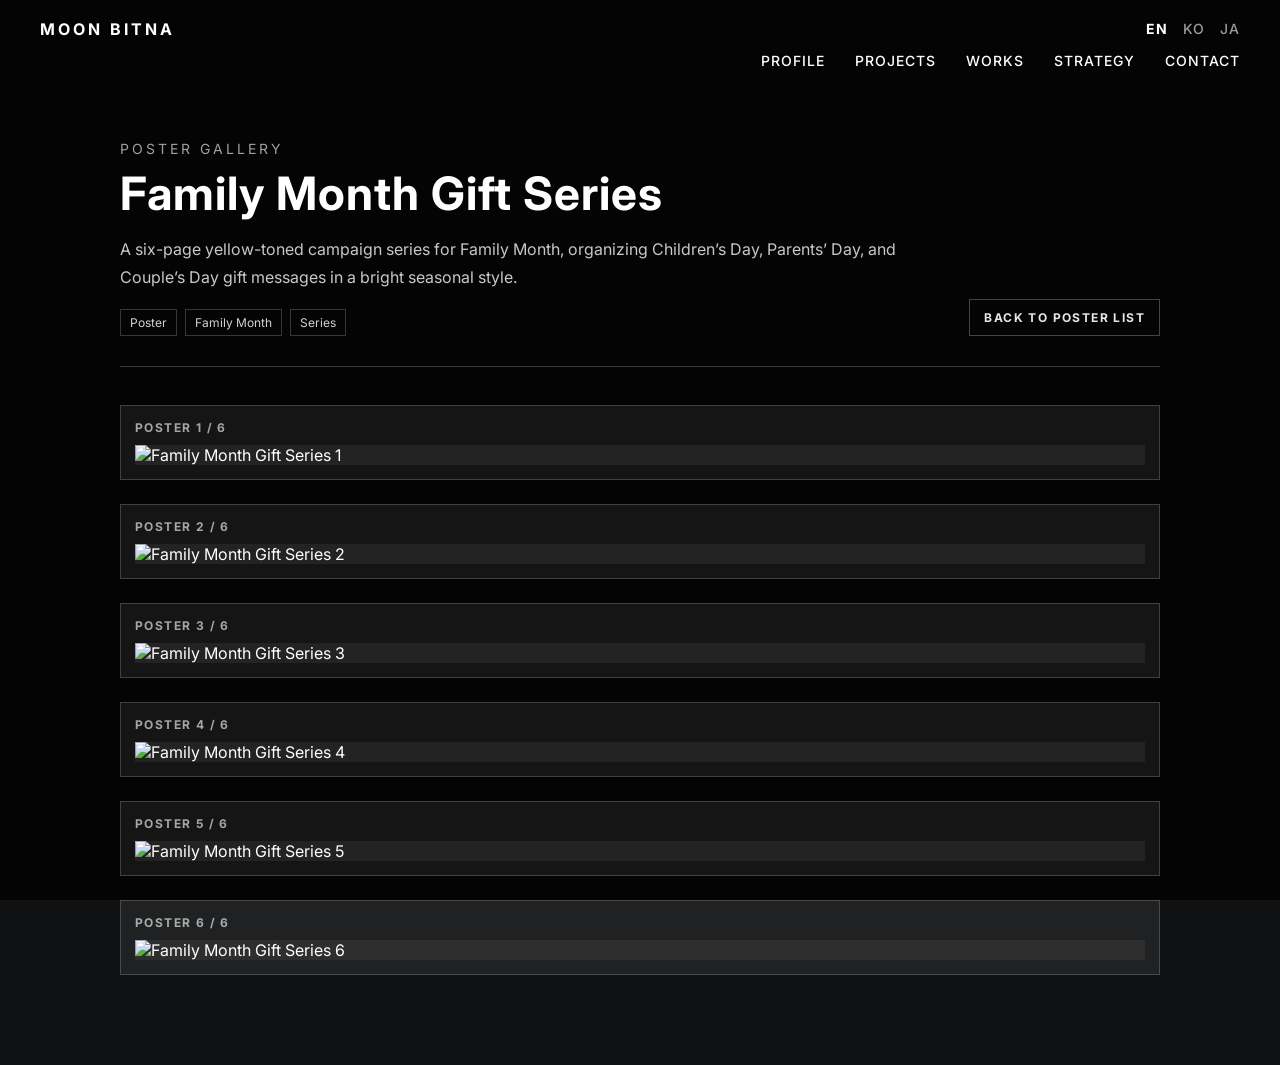
==== poster-detail.html @ b289eaaf "Add files via upload" ====
<!DOCTYPE html>
<html lang="en">
<head>
  <meta charset="UTF-8">
  <meta name="viewport" content="width=device-width, initial-scale=1.0">
  <title>POSTER DETAIL | MOON BITNA</title>
  <link rel="preconnect" href="https://fonts.googleapis.com">
  <link rel="preconnect" href="https://fonts.gstatic.com" crossorigin>
  <link href="https://fonts.googleapis.com/css2?family=Inter:wght@400;500;700&family=Noto+Sans+KR:wght@400;500;700&display=swap" rel="stylesheet">
  <link rel="stylesheet" href="style.css">
  <style>
    html,
    body {
      min-height: 100%;
      height: auto !important;
      overflow-y: auto !important;
      overflow-x: hidden !important;
      -ms-overflow-style: none;
      scrollbar-width: none;
    }

    html::-webkit-scrollbar,
    body::-webkit-scrollbar {
      display: none;
    }

    body {
      margin: 0;
      background: #101112 url('assets/art_bg_2_1778838351889.png') center / cover fixed no-repeat;
      color: #fff;
    }

    .overlay {
      position: fixed;
      inset: 0;
      z-index: 1;
      background: rgba(0, 0, 0, 0.78);
    }

    .poster-detail {
      position: relative;
      z-index: 2;
      max-width: 1120px;
      margin: 0 auto;
      padding: 140px 40px 90px;
    }

    .detail-top {
      display: grid;
      grid-template-columns: minmax(0, 1fr) auto;
      gap: 28px;
      align-items: end;
      border-bottom: 1px solid rgba(255, 255, 255, 0.2);
      padding-bottom: 30px;
      margin-bottom: 38px;
    }

    .eyebrow {
      color: rgba(255, 255, 255, 0.62);
      font-size: 14px;
      letter-spacing: 3px;
      text-transform: uppercase;
      margin-bottom: 12px;
    }

    .detail-title {
      font-size: clamp(30px, 4.5vw, 46px);
      line-height: 1.08;
      letter-spacing: 1px;
      margin-bottom: 16px;
      word-break: keep-all;
    }

    .detail-summary {
      max-width: 820px;
      color: rgba(255, 255, 255, 0.78);
      font-size: 16px;
      line-height: 1.75;
      word-break: keep-all;
    }

    .back-link {
      border: 1px solid rgba(255, 255, 255, 0.26);
      padding: 10px 14px;
      color: rgba(255, 255, 255, 0.9);
      font-size: 12px;
      font-weight: 700;
      letter-spacing: 1.4px;
      text-transform: uppercase;
      white-space: nowrap;
    }

    .poster-meta {
      display: flex;
      flex-wrap: wrap;
      gap: 8px;
      margin-top: 18px;
    }

    .poster-meta span {
      border: 1px solid rgba(255, 255, 255, 0.2);
      padding: 5px 9px;
      color: rgba(255, 255, 255, 0.82);
      font-size: 12px;
    }

    .poster-gallery {
      display: grid;
      gap: 24px;
    }

    .poster-frame {
      border: 1px solid rgba(255, 255, 255, 0.18);
      background: rgba(255, 255, 255, 0.07);
      padding: 14px;
    }

    .poster-frame img {
      width: 100%;
      max-height: 1150px;
      object-fit: contain;
      display: block;
      background: rgba(255, 255, 255, 0.06);
    }

    .poster-count {
      margin: 0 0 10px;
      color: rgba(255, 255, 255, 0.62);
      font-size: 12px;
      font-weight: 700;
      letter-spacing: 1.4px;
      text-transform: uppercase;
    }

    @media (max-width: 768px) {
      .site-header {
        padding-left: 12px;
        padding-right: 12px;
        overflow: hidden;
      }

      .header-right {
        width: 100%;
      }

      .nav-links {
        width: 100%;
        max-width: 340px;
        gap: 10px;
        font-size: 11px;
      }

      .poster-detail {
        width: 100vw;
        max-width: 100vw;
        padding: 180px 14px 70px;
      }

      .detail-top {
        display: block;
      }

      .back-link {
        display: inline-flex;
        margin-top: 22px;
      }

      .detail-summary {
        word-break: normal;
        overflow-wrap: anywhere;
      }

      .poster-frame {
        padding: 8px;
      }
    }
  </style>
</head>
<body>
  <div class="overlay"></div>

  <header class="site-header">
    <div class="logo"><a href="index.html">MOON BITNA</a></div>
    <div class="header-right">
      <div class="lang-switch">
        <a href="#" data-lang="en" class="active">EN</a>
        <a href="#" data-lang="ko">KO</a>
        <a href="#" data-lang="ja">JA</a>
      </div>
      <nav class="nav-links">
        <a href="index.html#slide-1" class="i18n" data-en="PROFILE" data-ko="프로필" data-ja="プロフィール">PROFILE</a>
        <a href="index.html#slide-2" class="i18n" data-en="PROJECTS" data-ko="프로젝트" data-ja="プロジェクト">PROJECTS</a>
        <a href="index.html#slide-3" class="i18n" data-en="WORKS" data-ko="작업물" data-ja="作品">WORKS</a>
        <a href="index.html#slide-4" class="i18n" data-en="STRATEGY" data-ko="전략" data-ja="戦略">STRATEGY</a>
        <a href="index.html#slide-5" class="i18n" data-en="CONTACT" data-ko="연락처" data-ja="連絡先">CONTACT</a>
      </nav>
    </div>
  </header>

  <main class="poster-detail">
    <section class="detail-top">
      <div>
        <p class="eyebrow i18n" data-en="POSTER GALLERY" data-ko="포스터 갤러리" data-ja="ポスターギャラリー">POSTER GALLERY</p>
        <h1 class="detail-title" id="detail-title">Poster Detail</h1>
        <p class="detail-summary" id="detail-summary"></p>
        <div class="poster-meta" id="poster-meta"></div>
      </div>
      <a class="back-link i18n" href="works-list.html?type=poster" data-en="Back to Poster List" data-ko="포스터 목록으로" data-ja="ポスター一覧へ">Back to Poster List</a>
    </section>

    <section class="poster-gallery" id="poster-gallery"></section>
  </main>

  <script src="works-list-data.js"></script>
  <script>
    const LANG_KEY = 'moonBitnaLang';
    const supportedLangs = ['en', 'ko', 'ja'];
    const labels = {
      item: { en: 'Poster', ko: '포스터', ja: 'ポスター' },
      notFound: { en: 'Poster work not found.', ko: '포스터 작업물을 찾을 수 없습니다.', ja: 'ポスター作品が見つかりません。' }
    };

    function normalizeLang(lang) {
      return supportedLangs.includes(lang) ? lang : 'en';
    }

    function getInitialLang() {
      try {
        return normalizeLang(localStorage.getItem(LANG_KEY));
      } catch (error) {
        return 'en';
      }
    }

    function getText(value, lang) {
      if (!value) return '';
      if (typeof value === 'string') return value;
      return value[lang] || value.en || value.ko || value.ja || '';
    }

    function escapeHtml(value) {
      return String(value || '')
        .replace(/&/g, '&amp;')
        .replace(/</g, '&lt;')
        .replace(/>/g, '&gt;')
        .replace(/"/g, '&quot;')
        .replace(/'/g, '&#39;');
    }

    function getPosterItem() {
      const id = new URLSearchParams(window.location.search).get('id');
      const posters = window.worksCollections.poster || [];
      return posters.find(item => item.id === id) || posters[0];
    }

    function render(lang) {
      const item = getPosterItem();
      document.documentElement.lang = lang;
      document.body.style.fontFamily = lang === 'ko' ? "var(--font-ko)" : "var(--font-en)";

      document.querySelectorAll('.i18n').forEach(el => {
        const value = el.getAttribute(`data-${lang}`);
        if (value) el.textContent = value;
      });

      document.querySelectorAll('.lang-switch a').forEach(link => {
        link.classList.toggle('active', link.dataset.lang === lang);
      });

      if (!item) {
        document.getElementById('detail-title').textContent = getText(labels.notFound, lang);
        return;
      }

      const title = getText(item.title, lang);
      document.title = `${title} | MOON BITNA`;
      document.getElementById('detail-title').textContent = title;
      document.getElementById('detail-summary').textContent = getText(item.summary, lang);
      document.getElementById('poster-meta').innerHTML = (item.tags || []).map(tag => `<span>${escapeHtml(tag)}</span>`).join('');
      document.getElementById('poster-gallery').innerHTML = (item.images || [item.image]).map((src, index) => `
        <article class="poster-frame">
          <p class="poster-count">${getText(labels.item, lang)} ${index + 1} / ${(item.images || [item.image]).length}</p>
          <img src="${escapeHtml(src)}" alt="${escapeHtml(title)} ${index + 1}">
        </article>
      `).join('');
    }

    function setLang(lang) {
      const nextLang = normalizeLang(lang);
      try {
        localStorage.setItem(LANG_KEY, nextLang);
      } catch (error) {
        // Continue without persistence if localStorage is unavailable.
      }
      render(nextLang);
    }

    document.querySelectorAll('.lang-switch a').forEach(link => {
      link.addEventListener('click', event => {
        event.preventDefault();
        setLang(link.dataset.lang);
      });
    });

    render(getInitialLang());
  </script>
</body>
</html>
---- style.css ----
/* Reset & Basic Variables */
:root {
  --primary-color: #ffffff;
  --text-shadow: 0 2px 10px rgba(0, 0, 0, 0.4);
  --header-bg: rgba(255, 255, 255, 0.95);
  --font-en: 'Inter', sans-serif;
  --font-ko: 'Noto Sans KR', sans-serif;
}

* {
  box-sizing: border-box;
  margin: 0;
  padding: 0;
}

html, body {
  height: 100%;
  font-family: var(--font-en);
  color: var(--primary-color);
  overflow: hidden; 
}

a {
  text-decoration: none;
  color: inherit;
}

/* Header / Navigation */
.site-header {
  position: fixed;
  top: 0;
  left: 0;
  width: 100%;
  padding: 20px 40px;
  display: flex;
  justify-content: space-between;
  align-items: flex-start;
  z-index: 100;
  background-color: transparent; /* Makes header transparent so background shows */
  color: #fff;
  transition: all 0.3s ease;
  font-size: 14px;
  letter-spacing: 1px;
}

/* Add a text shadow to header links so they are readable over images */
.site-header a {
  text-shadow: 0 1px 3px rgba(0,0,0,0.5);
}

.logo a {
  font-weight: 700;
  font-size: 16px;
  line-height: 1.2;
  display: block;
  letter-spacing: 3px;
}

.header-right {
  display: flex;
  flex-direction: column;
  align-items: flex-end;
  gap: 15px;
}

.lang-switch {
  display: flex;
  gap: 15px;
}

.lang-switch a {
  color: rgba(255, 255, 255, 0.6);
  font-weight: 500;
  transition: color 0.3s;
}

.lang-switch a:hover {
  color: #fff;
}

.lang-switch a.active {
  color: #fff;
  font-weight: 700;
}

.nav-links {
  display: flex;
  gap: 30px;
}

.nav-links a {
  font-weight: 500;
  position: relative;
  padding-bottom: 4px;
}

.nav-links a::after {
  content: '';
  position: absolute;
  width: 0;
  height: 1px;
  bottom: 0;
  left: 0;
  background-color: #fff;
  transition: width 0.3s ease;
}

.nav-links a:hover::after {
  width: 100%;
}

/* Scroll Container */
.scroll-container {
  height: 100vh;
  width: 100%;
  overflow-y: scroll;
  /* Removed scroll-snap for natural scrolling */
  scroll-behavior: smooth;
  
  /* Hide native scrollbar for cleaner look */
  -ms-overflow-style: none;
  scrollbar-width: none;
}

.scroll-container::-webkit-scrollbar {
  display: none;
}

/* Custom Minimal Scroll Indicator */
.custom-scroll-indicator {
  position: fixed;
  right: 40px;
  top: 50%;
  transform: translateY(-50%);
  width: 2px;
  height: 100px;
  background-color: rgba(255, 255, 255, 0.2);
  z-index: 99;
}

.custom-scroll-thumb {
  width: 2px;
  height: 20px;
  background-color: #fff;
  border-radius: 2px;
  /* transform is updated via JS */
}

/* Individual Slides */
.gallery-slide {
  position: relative;
  height: 100vh;
  width: 100%;
  /* Fixed background creates the parallax effect where text scrolls up over the image */
  background-attachment: fixed;
  background-size: cover;
  background-position: center;
  background-repeat: no-repeat;
  display: flex;
  align-items: center;
  justify-content: center;
  text-align: center;
}

/* Dark Overlay for better text readability */
.gallery-slide::before {
  content: '';
  position: absolute;
  top: 0; left: 0; right: 0; bottom: 0;
  background: rgba(0, 0, 0, 0.4);
  z-index: 1;
}

/* Slide Content Container */
.slide-content {
  position: relative;
  z-index: 2;
  padding: 0 20px;
  max-width: 1200px;
  opacity: 0;
  transform: translateY(40px);
  transition: opacity 1s cubic-bezier(0.16, 1, 0.3, 1), transform 1s cubic-bezier(0.16, 1, 0.3, 1);
}

/* Applied via JS IntersectionObserver */
.slide-content.visible {
  opacity: 1;
  transform: translateY(0);
}

.slide-content h2 {
  font-size: clamp(32px, 5vw, 64px);
  font-weight: 700;
  letter-spacing: 4px;
  text-shadow: var(--text-shadow);
  margin-bottom: 20px;
  line-height: 1.2;
  text-transform: uppercase;
}

.divider {
  width: 40px;
  height: 2px;
  background-color: #fff;
  margin: 0 auto 20px;
  box-shadow: var(--text-shadow);
}

.dates {
  font-size: 16px;
  letter-spacing: 3px;
  margin-bottom: 10px;
  text-shadow: var(--text-shadow);
  text-transform: uppercase;
}

.location {
  font-size: 16px;
  font-weight: 700;
  letter-spacing: 2px;
  text-shadow: var(--text-shadow);
  text-transform: uppercase;
}

/* Responsive */
@media (max-width: 768px) {
  .site-header {
    padding: 15px 20px;
    flex-direction: column;
    align-items: center;
    gap: 15px;
    background-color: rgba(0, 0, 0, 0.3);
    backdrop-filter: blur(10px);
    -webkit-backdrop-filter: blur(10px);
  }
  
  .header-right {
    align-items: center;
    gap: 10px;
  }
  
  .nav-links {
    flex-wrap: wrap;
    justify-content: center;
    gap: 12px;
    font-size: 12px;
  }
  
  .slide-content h2 {
    letter-spacing: 2px;
  }
}

/* Clickable Slide */
.gallery-slide.clickable {
  cursor: pointer;
}

.contact-slide {
  align-items: center;
  padding: 120px 6vw 70px;
}

.contact-slide::before {
  background: rgba(0, 0, 0, 0.28);
}

.contact-content {
  width: min(1080px, 100%);
  max-width: 1080px;
  color: #20242a;
  text-align: center;
  text-transform: none;
}

.contact-eyebrow {
  margin-bottom: 12px;
  color: #f7f1ea;
  font-size: 16px;
  letter-spacing: 4px;
  text-shadow: var(--text-shadow);
  text-transform: uppercase;
}

.contact-content h2 {
  margin-bottom: 12px;
  color: #fff;
  font-size: clamp(34px, 5vw, 58px);
  letter-spacing: 1px;
  text-transform: none;
}

.contact-lead {
  max-width: 760px;
  margin: 0 auto 54px;
  color: rgba(255, 255, 255, 0.86);
  font-size: 17px;
  line-height: 1.8;
  text-shadow: var(--text-shadow);
  word-break: keep-all;
}

.contact-modal {
  position: fixed;
  inset: 0;
  z-index: 200;
  display: grid;
  place-items: center;
  padding: 30px;
  opacity: 0;
  pointer-events: none;
  transition: opacity 0.25s ease;
}

.contact-modal.is-open {
  opacity: 1;
  pointer-events: auto;
}

.contact-modal-backdrop {
  position: absolute;
  inset: 0;
  background: rgba(0, 0, 0, 0.62);
  backdrop-filter: blur(7px);
  -webkit-backdrop-filter: blur(7px);
}

.contact-panel {
  position: relative;
  z-index: 1;
  display: grid;
  grid-template-columns: 0.9fr 1.1fr;
  gap: 58px;
  width: min(1080px, 100%);
  max-height: calc(100vh - 60px);
  overflow-y: auto;
  padding: 72px 76px;
  background: rgba(255, 255, 255, 0.94);
  box-shadow: 0 28px 80px rgba(0, 0, 0, 0.18);
  text-align: left;
}

.contact-close {
  position: absolute;
  top: 18px;
  right: 22px;
  width: 34px;
  height: 34px;
  border: 0;
  background: transparent;
  color: #24303b;
  font-size: 28px;
  line-height: 1;
  cursor: pointer;
}

.contact-label {
  color: #1f2731;
  font-size: 19px;
  line-height: 1.5;
  word-break: keep-all;
}

.contact-label::after {
  content: '';
  display: block;
  width: 46px;
  height: 1px;
  margin: 18px 0 20px;
  background: #b69676;
}

.contact-copy {
  max-width: 330px;
  margin-bottom: 38px;
  color: #34404c;
  font-size: 17px;
  line-height: 1.8;
  word-break: keep-all;
}

.contact-email-title {
  margin-bottom: 14px;
  color: #b69676;
  font-size: 20px;
  font-weight: 700;
}

.contact-email {
  color: #24303b;
  font-size: 18px;
}

.contact-form {
  display: grid;
  gap: 28px;
}

.contact-fields {
  display: grid;
  grid-template-columns: repeat(2, minmax(0, 1fr));
  gap: 28px;
}

.contact-form input,
.contact-form textarea {
  width: 100%;
  border: 0;
  border-bottom: 1px solid rgba(36, 48, 59, 0.24);
  border-radius: 0;
  background: transparent;
  padding: 8px 0 16px;
  color: #24303b;
  font: inherit;
  font-size: 16px;
  outline: none;
}

.contact-form textarea {
  min-height: 144px;
  resize: vertical;
}

.contact-form input::placeholder,
.contact-form textarea::placeholder {
  color: rgba(36, 48, 59, 0.42);
}

.contact-submit {
  width: 100%;
  border: 1px solid rgba(36, 48, 59, 0.52);
  background: transparent;
  padding: 18px 22px;
  color: #24303b;
  font: inherit;
  font-size: 16px;
  letter-spacing: 1.5px;
  cursor: pointer;
  transition: background-color 0.2s ease, color 0.2s ease;
}

.contact-submit:hover {
  background: #24303b;
  color: #fff;
}

@media (max-width: 900px) {
  .contact-slide {
    height: auto;
    min-height: 100vh;
    padding: 160px 18px 72px;
  }

  .contact-panel {
    grid-template-columns: 1fr;
    gap: 36px;
    padding: 42px 24px;
  }

  .contact-fields {
    grid-template-columns: 1fr;
  }

  .contact-lead,
  .contact-copy {
    word-break: normal;
    overflow-wrap: anywhere;
  }
}
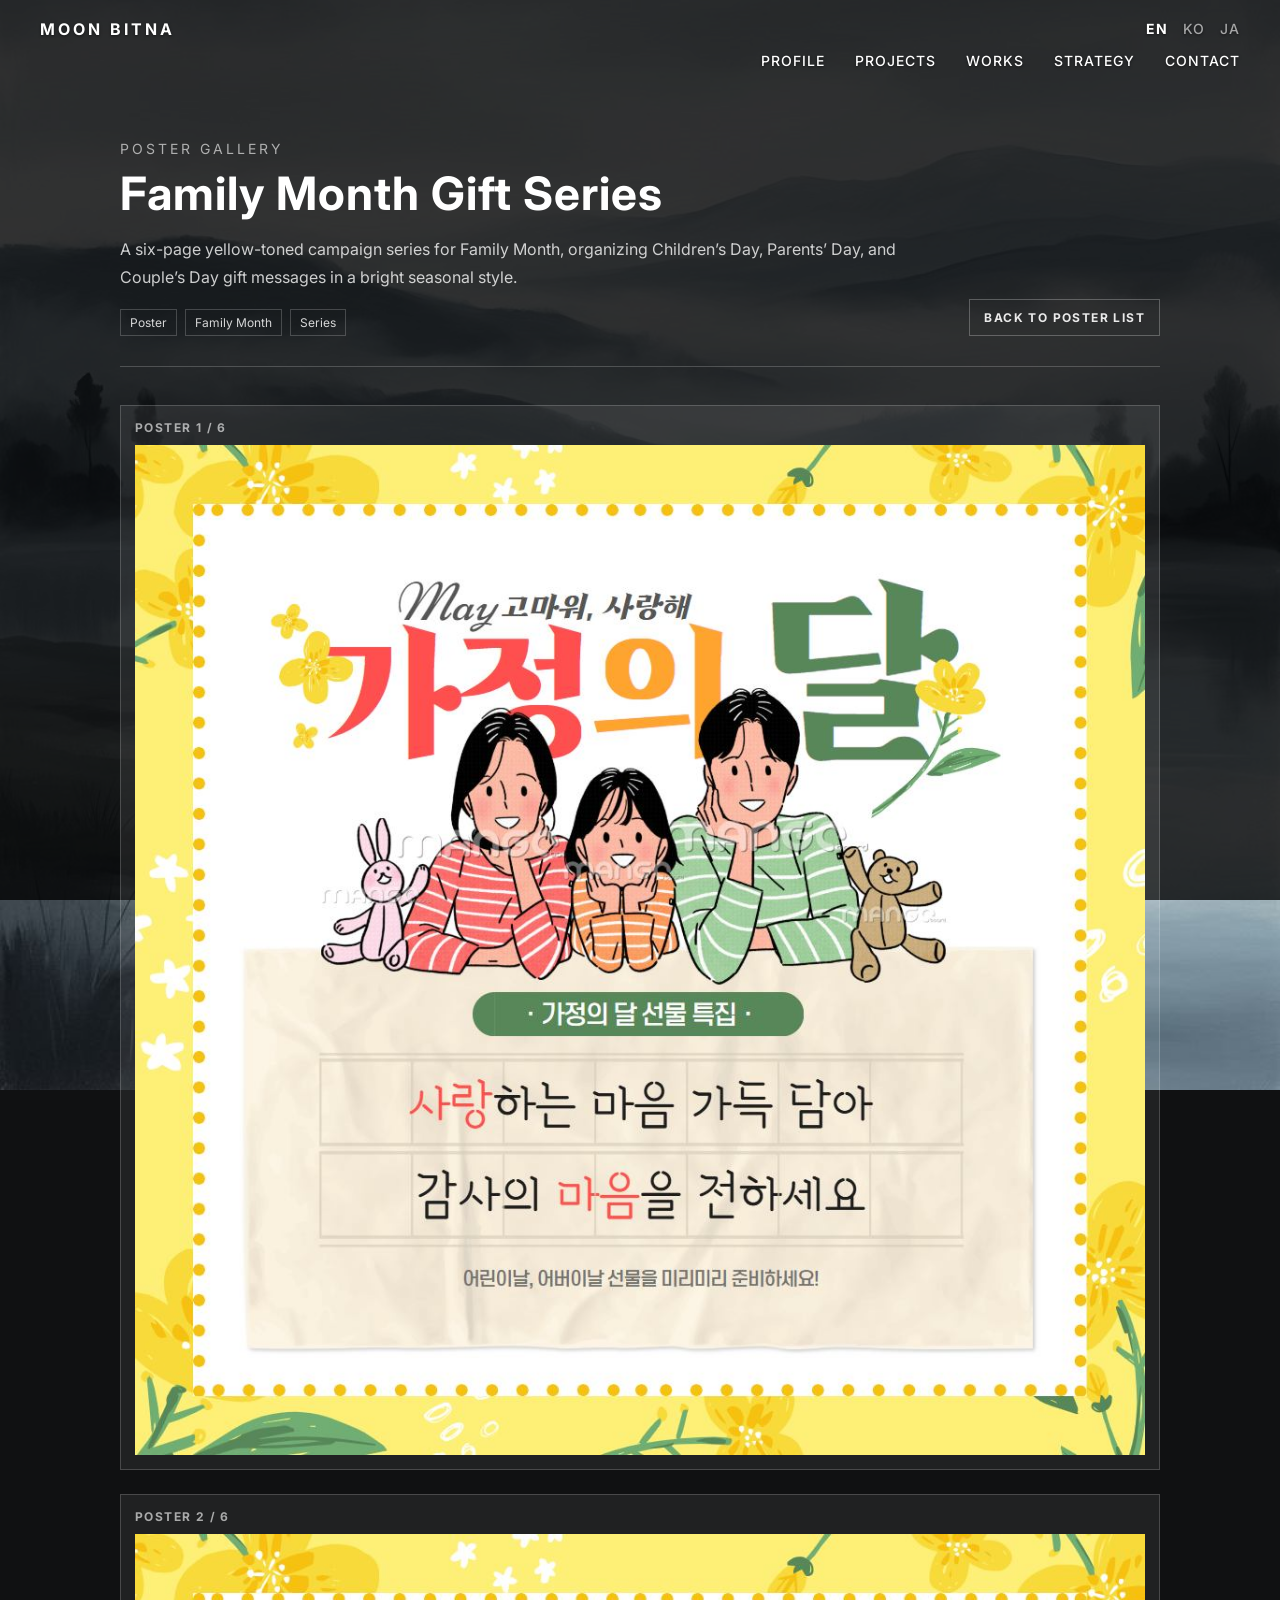
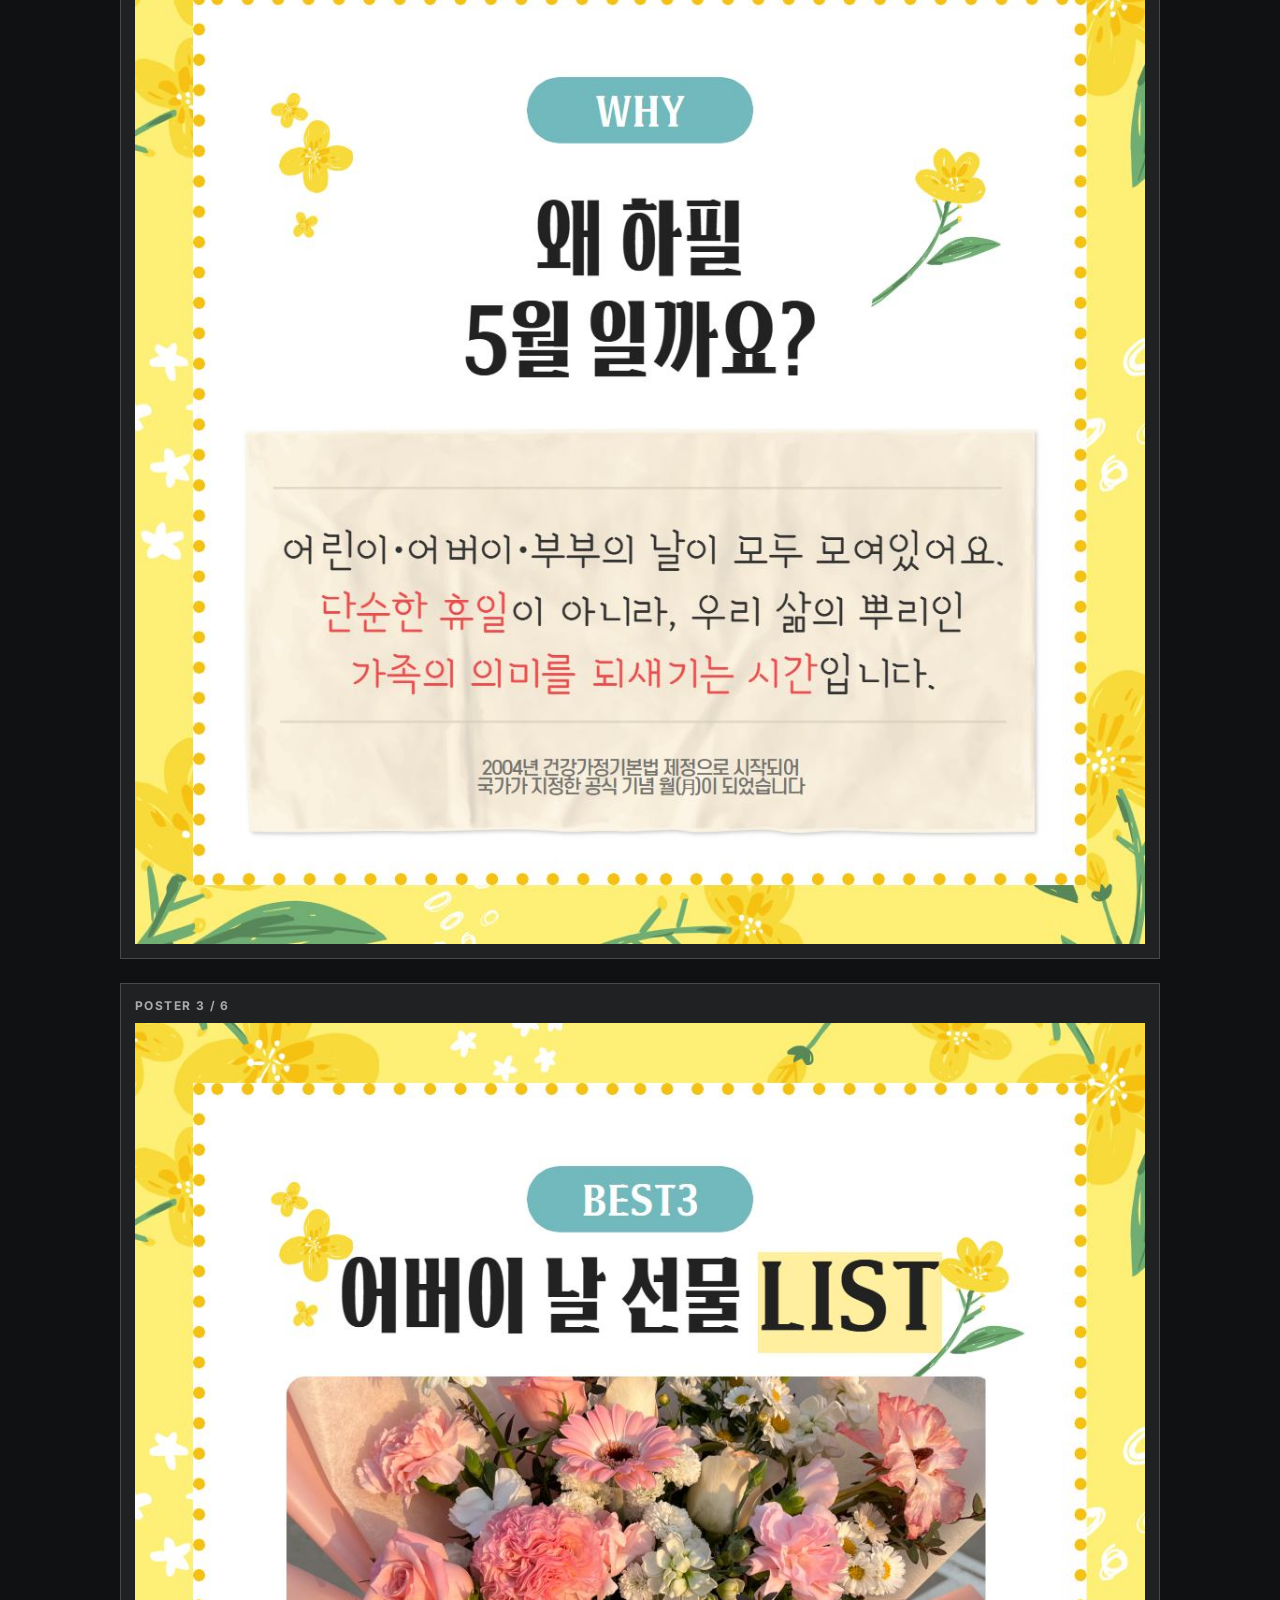
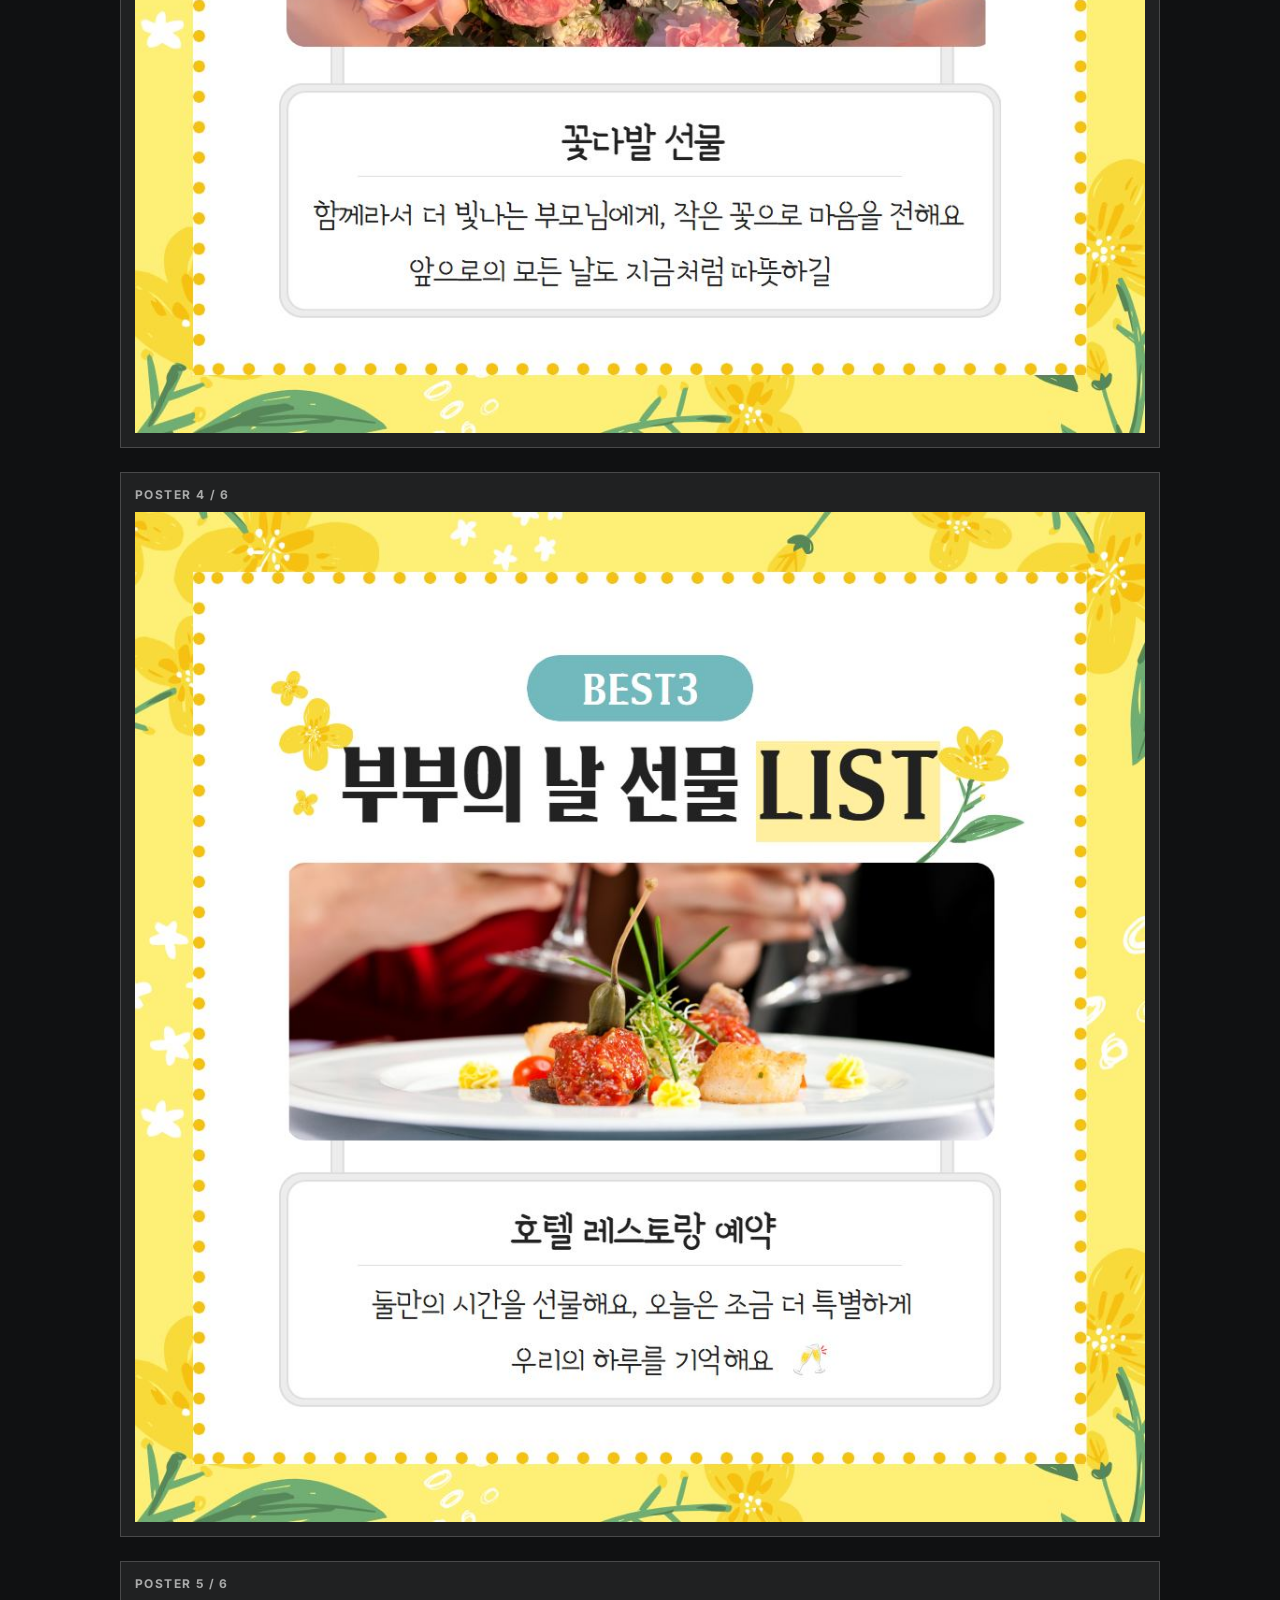
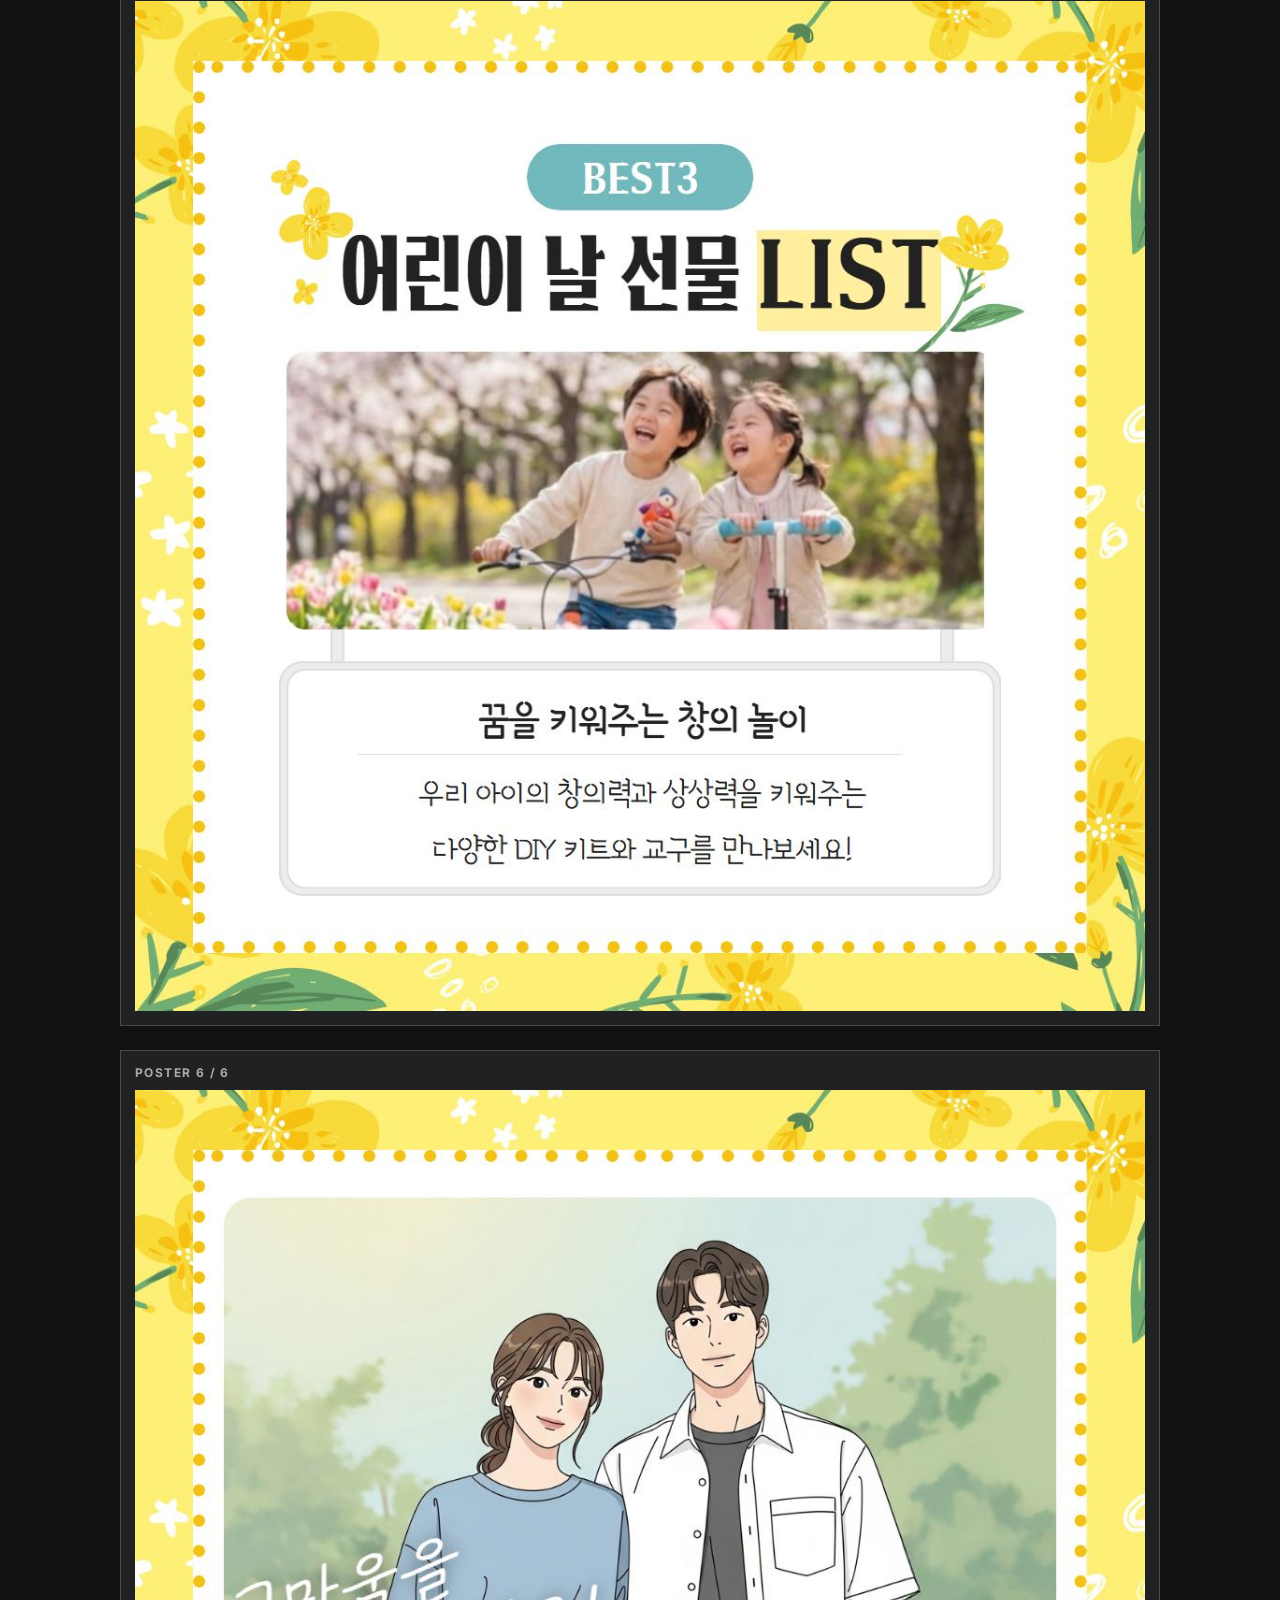
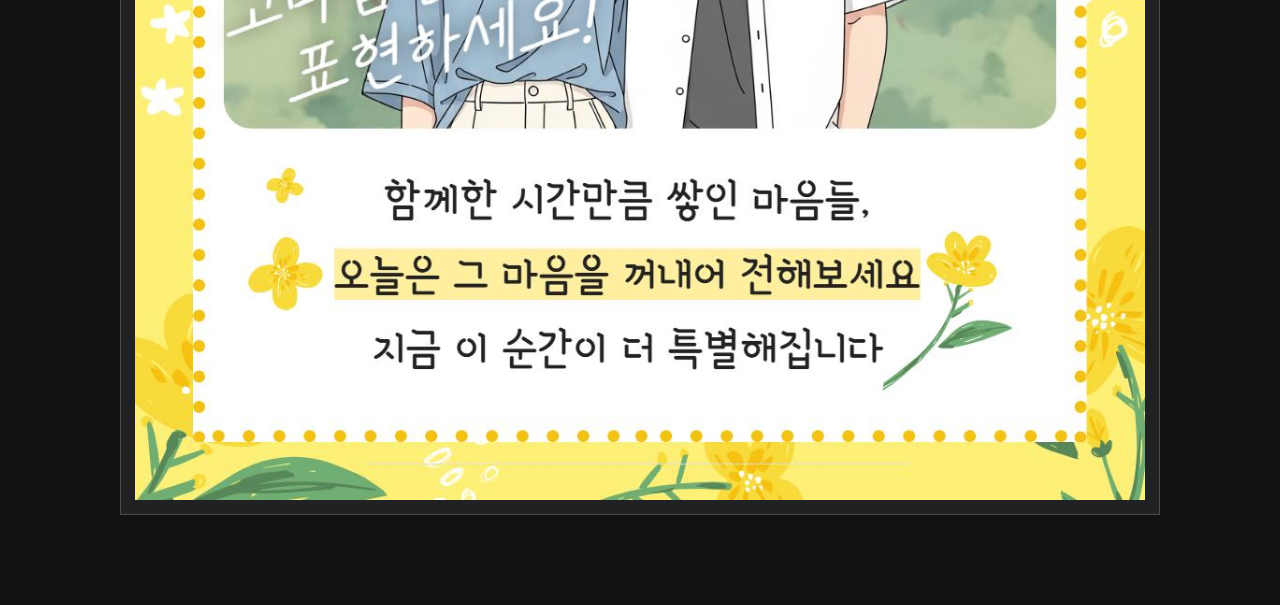
==== commit d60a2c9a: "Add files via upload" ====
--- a/poster-detail.html
+++ b/poster-detail.html
@@ -1,4 +1,4 @@
-<!DOCTYPE html>
+﻿<!DOCTYPE html>
 <html lang="en">
 <head>
   <meta charset="UTF-8">
@@ -26,7 +26,7 @@
 
     body {
       margin: 0;
-      background: #101112 url('assets/art_bg_2_1778838351889.png') center / cover fixed no-repeat;
+      background: #101112 url('assets/art_bg_2_1778838351889.jpg') center / cover fixed no-repeat;
       color: #fff;
     }
 
--- a/style.css
+++ b/style.css
@@ -1,4 +1,4 @@
-/* Reset & Basic Variables */
+﻿/* Reset & Basic Variables */
 :root {
   --primary-color: #ffffff;
   --text-shadow: 0 2px 10px rgba(0, 0, 0, 0.4);
@@ -36,11 +36,19 @@
   justify-content: space-between;
   align-items: flex-start;
   z-index: 100;
-  background-color: transparent; /* Makes header transparent so background shows */
+  background-color: transparent;
+  backdrop-filter: none;
+  -webkit-backdrop-filter: none;
   color: #fff;
   transition: all 0.3s ease;
   font-size: 14px;
   letter-spacing: 1px;
+}
+
+.site-header.is-scrolled {
+  background-color: rgba(0, 0, 0, 0.24);
+  backdrop-filter: blur(10px);
+  -webkit-backdrop-filter: blur(10px);
 }
 
 /* Add a text shadow to header links so they are readable over images */
@@ -114,6 +122,7 @@
   height: 100vh;
   width: 100%;
   overflow-y: scroll;
+  background: #fff;
   /* Removed scroll-snap for natural scrolling */
   scroll-behavior: smooth;
   
@@ -149,17 +158,23 @@
 /* Individual Slides */
 .gallery-slide {
   position: relative;
-  height: 100vh;
   width: 100%;
+  height: 64vh;
+  min-height: 520px;
   /* Fixed background creates the parallax effect where text scrolls up over the image */
-  background-attachment: fixed;
+  background-attachment: scroll;
   background-size: cover;
   background-position: center;
   background-repeat: no-repeat;
+  background-color: #111;
   display: flex;
   align-items: center;
   justify-content: center;
   text-align: center;
+}
+
+.scroll-container .gallery-slide:not(:last-child) {
+  margin-bottom: 72px;
 }
 
 /* Dark Overlay for better text readability */
@@ -167,8 +182,13 @@
   content: '';
   position: absolute;
   top: 0; left: 0; right: 0; bottom: 0;
-  background: rgba(0, 0, 0, 0.4);
+  background: rgba(0, 0, 0, 0.5);
   z-index: 1;
+  transition: background 0.26s ease;
+}
+
+.gallery-slide.is-color-active::before {
+  background: rgba(0, 0, 0, 0.24);
 }
 
 /* Slide Content Container */
@@ -229,9 +249,33 @@
     flex-direction: column;
     align-items: center;
     gap: 15px;
+    background-color: transparent;
+    backdrop-filter: none;
+    -webkit-backdrop-filter: none;
+    color: #fff;
+  }
+
+  .site-header.is-scrolled {
     background-color: rgba(0, 0, 0, 0.3);
     backdrop-filter: blur(10px);
     -webkit-backdrop-filter: blur(10px);
+  }
+
+  .site-header a {
+    text-shadow: 0 1px 3px rgba(0,0,0,0.5);
+  }
+
+  .lang-switch a {
+    color: rgba(255, 255, 255, 0.62);
+  }
+
+  .lang-switch a:hover,
+  .lang-switch a.active {
+    color: #fff;
+  }
+
+  .nav-links a::after {
+    background-color: #fff;
   }
   
   .header-right {
@@ -249,6 +293,15 @@
   .slide-content h2 {
     letter-spacing: 2px;
   }
+
+  .gallery-slide {
+    height: 72vh;
+    min-height: 520px;
+  }
+
+  .scroll-container .gallery-slide:not(:last-child) {
+    margin-bottom: 54px;
+  }
 }
 
 /* Clickable Slide */
@@ -262,7 +315,11 @@
 }
 
 .contact-slide::before {
-  background: rgba(0, 0, 0, 0.28);
+  background: rgba(0, 0, 0, 0.38);
+}
+
+.contact-slide.is-color-active::before {
+  background: rgba(0, 0, 0, 0.22);
 }
 
 .contact-content {
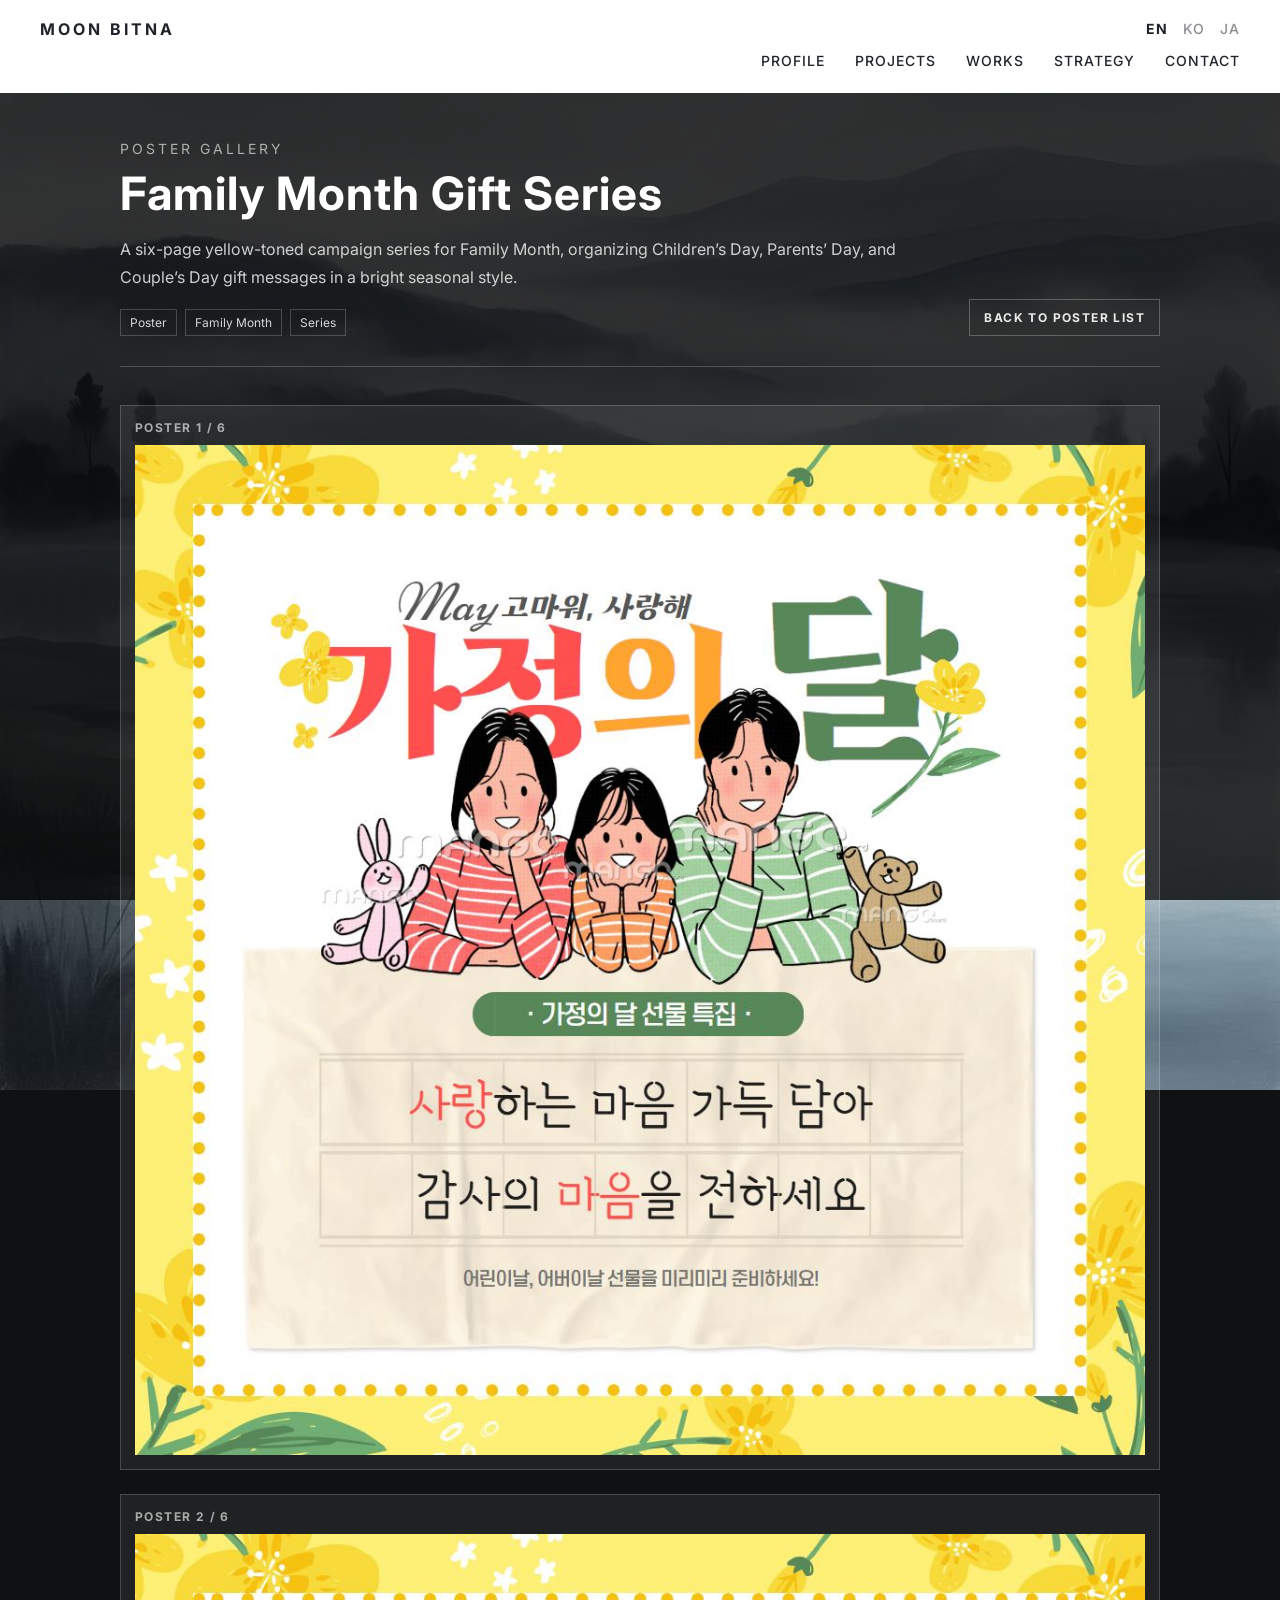
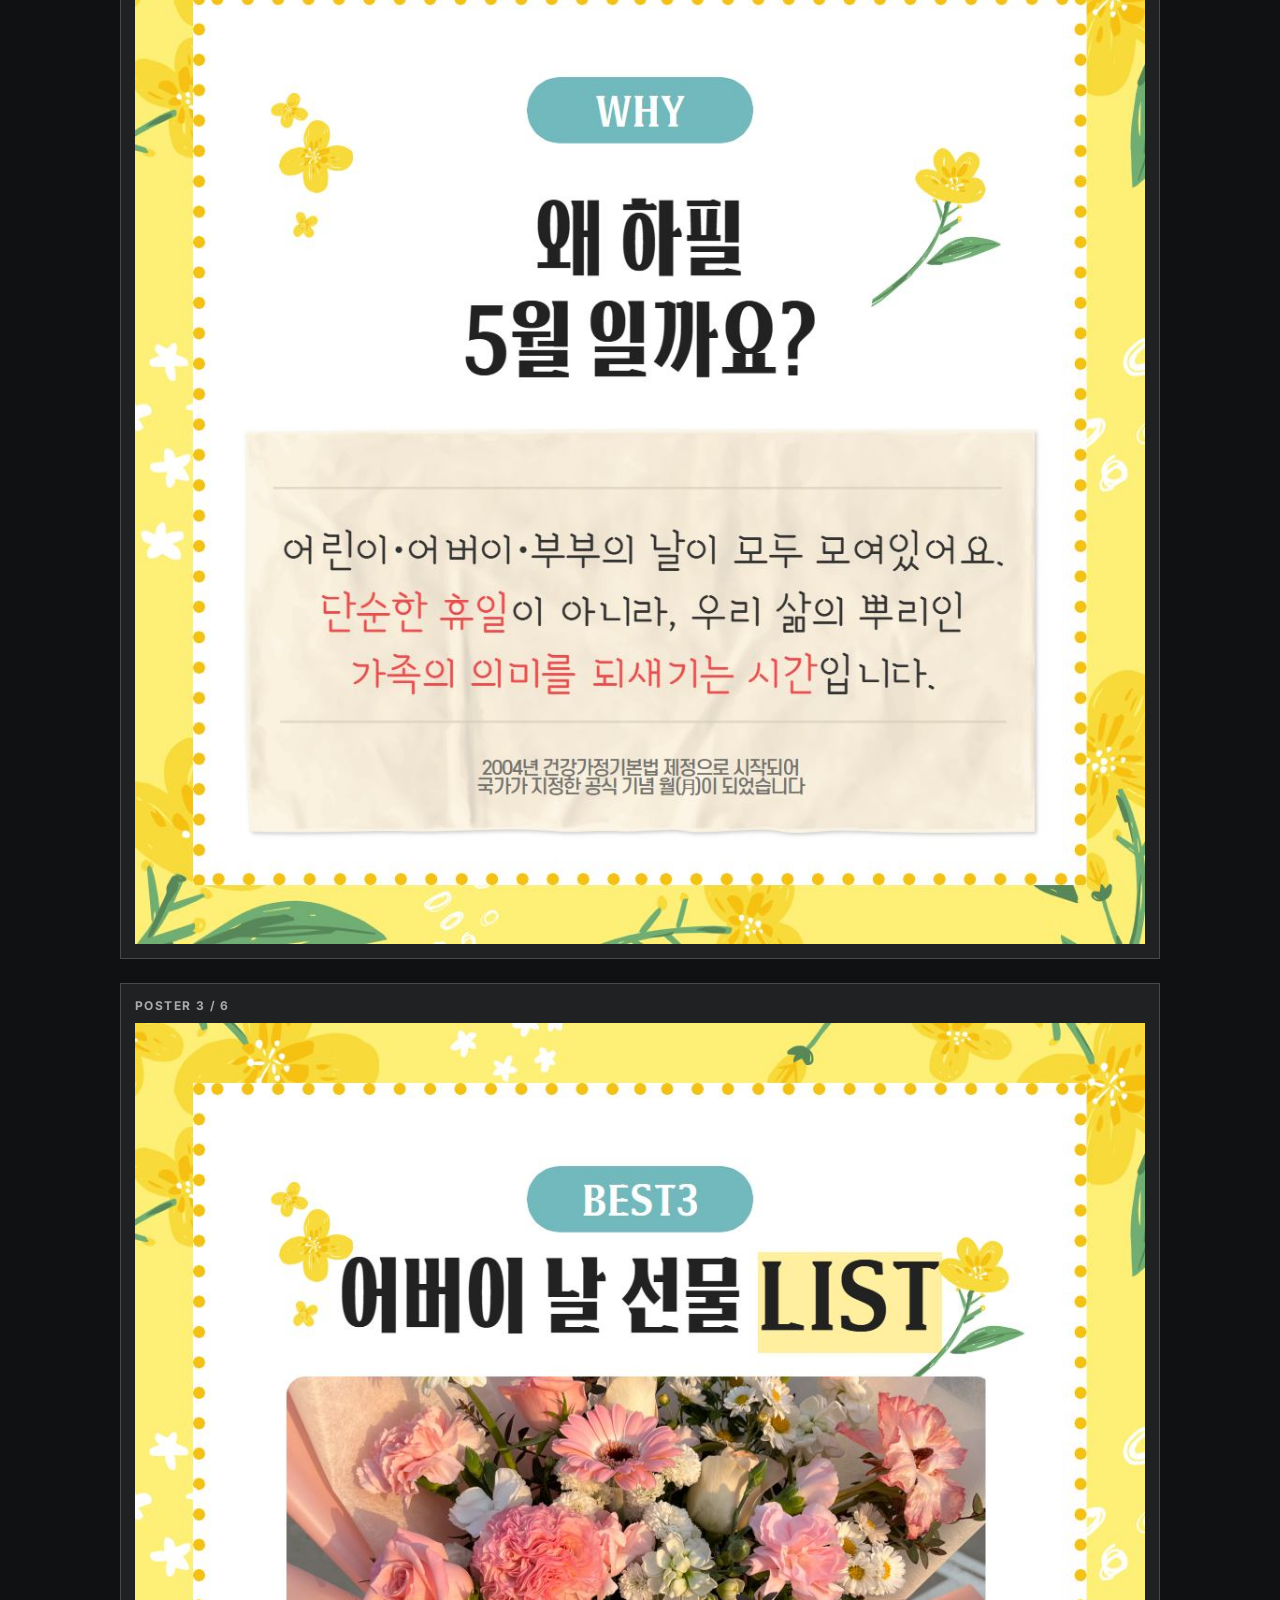
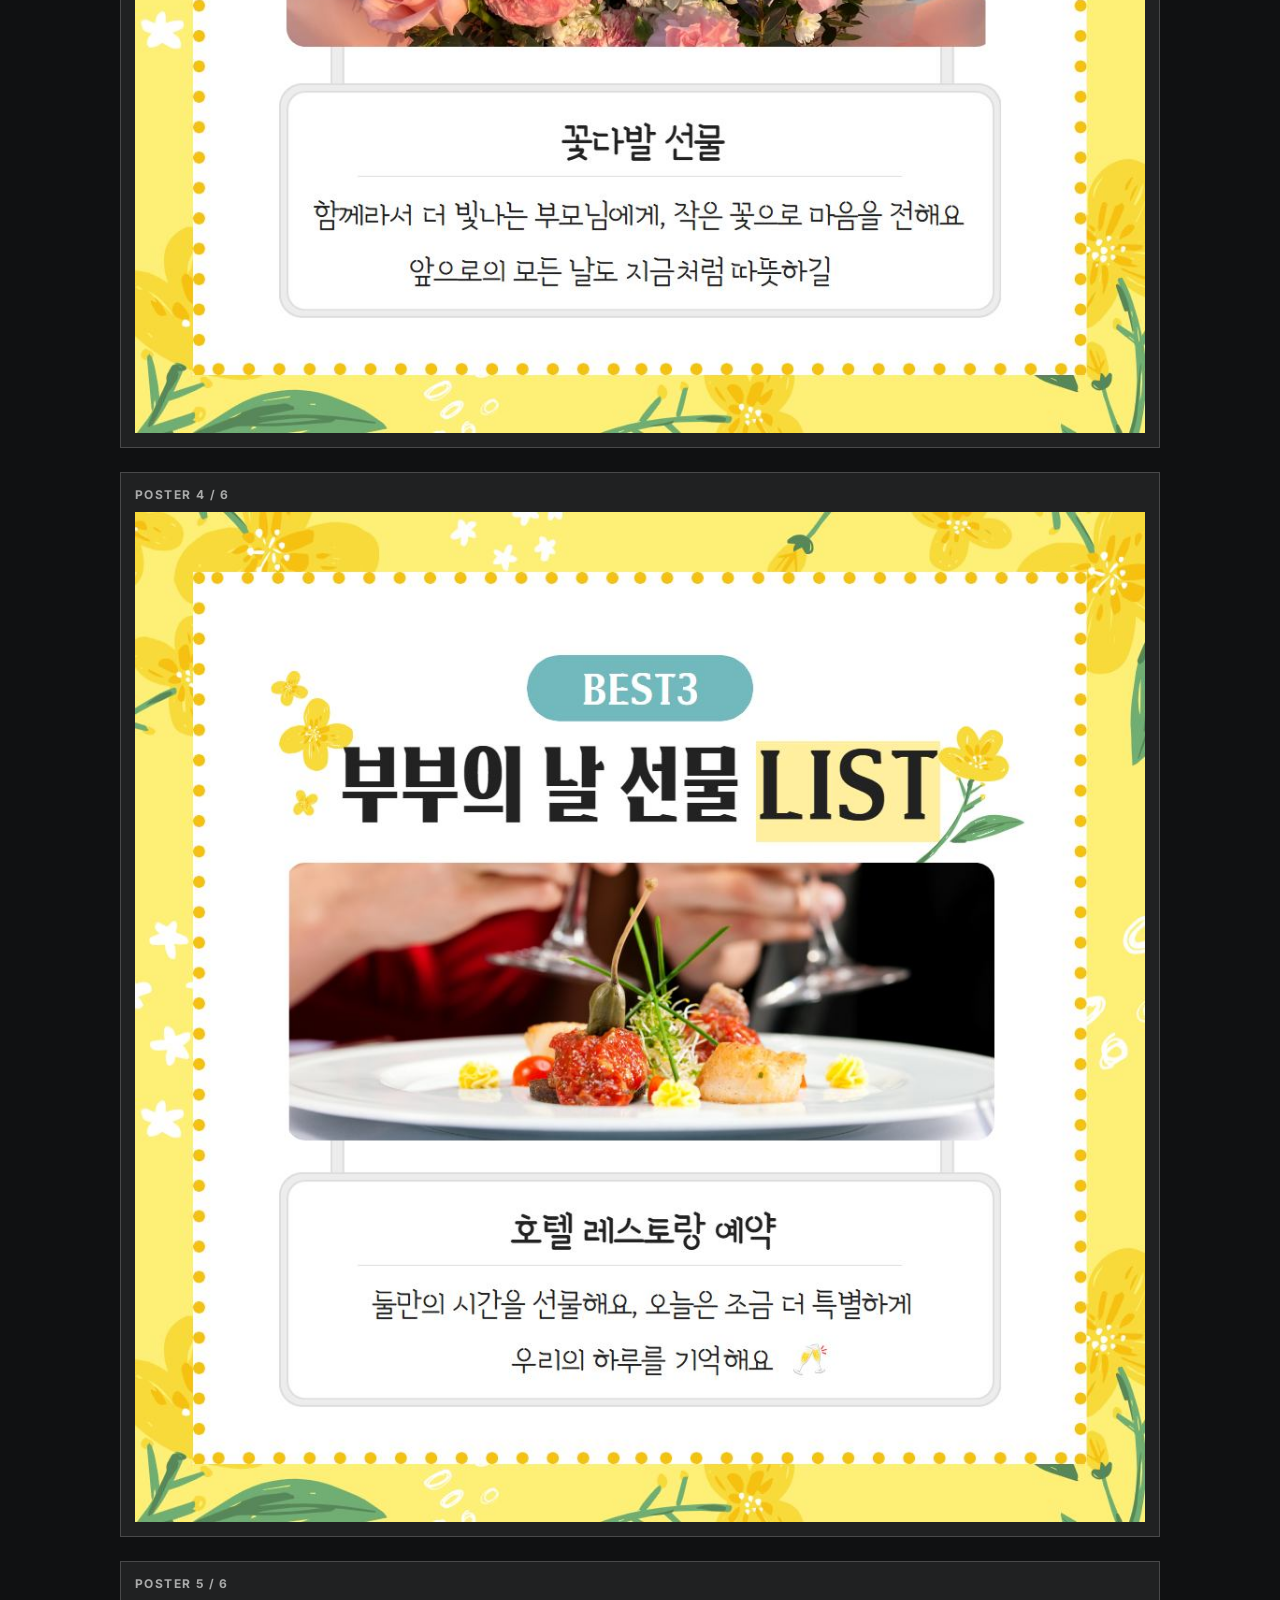
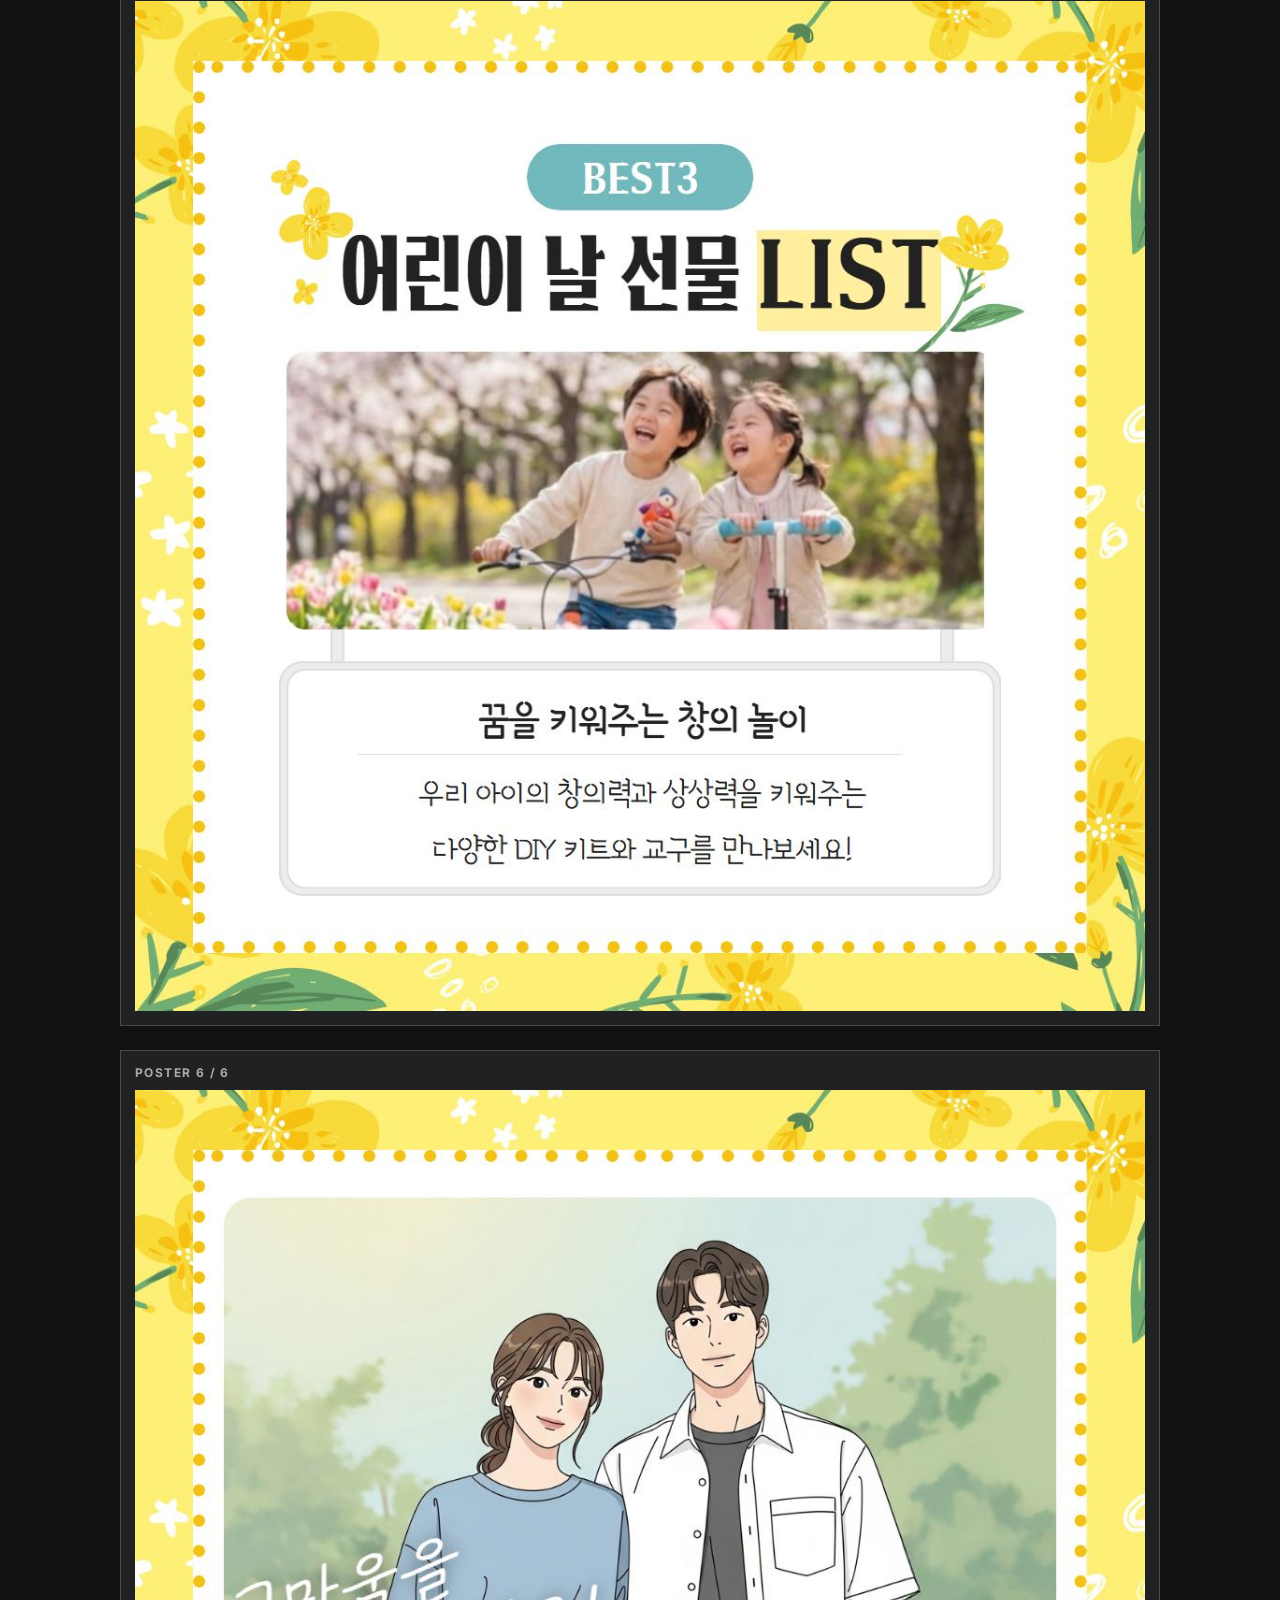
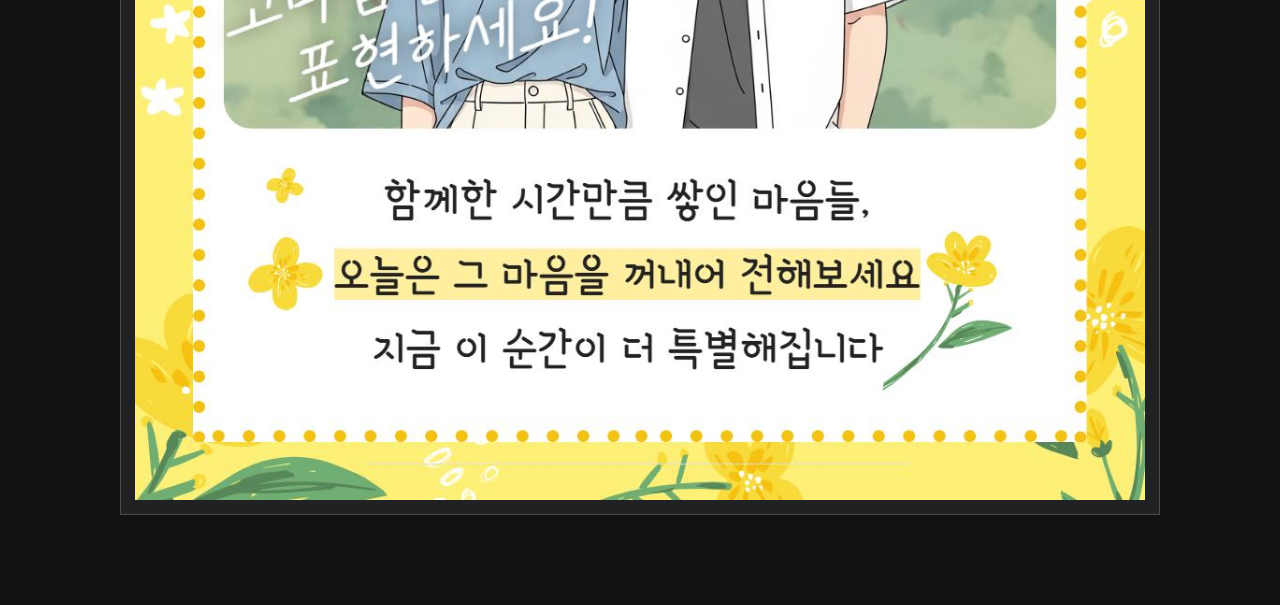
==== commit 4b657230: "Add files via upload" ====
--- a/poster-detail.html
+++ b/poster-detail.html
@@ -1,308 +1,308 @@
-﻿<!DOCTYPE html>
-<html lang="en">
-<head>
-  <meta charset="UTF-8">
-  <meta name="viewport" content="width=device-width, initial-scale=1.0">
-  <title>POSTER DETAIL | MOON BITNA</title>
-  <link rel="preconnect" href="https://fonts.googleapis.com">
-  <link rel="preconnect" href="https://fonts.gstatic.com" crossorigin>
-  <link href="https://fonts.googleapis.com/css2?family=Inter:wght@400;500;700&family=Noto+Sans+KR:wght@400;500;700&display=swap" rel="stylesheet">
-  <link rel="stylesheet" href="style.css">
-  <style>
-    html,
-    body {
-      min-height: 100%;
-      height: auto !important;
-      overflow-y: auto !important;
-      overflow-x: hidden !important;
-      -ms-overflow-style: none;
-      scrollbar-width: none;
-    }
-
-    html::-webkit-scrollbar,
-    body::-webkit-scrollbar {
-      display: none;
-    }
-
-    body {
-      margin: 0;
-      background: #101112 url('assets/art_bg_2_1778838351889.jpg') center / cover fixed no-repeat;
-      color: #fff;
-    }
-
-    .overlay {
-      position: fixed;
-      inset: 0;
-      z-index: 1;
-      background: rgba(0, 0, 0, 0.78);
-    }
-
-    .poster-detail {
-      position: relative;
-      z-index: 2;
-      max-width: 1120px;
-      margin: 0 auto;
-      padding: 140px 40px 90px;
-    }
-
-    .detail-top {
-      display: grid;
-      grid-template-columns: minmax(0, 1fr) auto;
-      gap: 28px;
-      align-items: end;
-      border-bottom: 1px solid rgba(255, 255, 255, 0.2);
-      padding-bottom: 30px;
-      margin-bottom: 38px;
-    }
-
-    .eyebrow {
-      color: rgba(255, 255, 255, 0.62);
-      font-size: 14px;
-      letter-spacing: 3px;
-      text-transform: uppercase;
-      margin-bottom: 12px;
-    }
-
-    .detail-title {
-      font-size: clamp(30px, 4.5vw, 46px);
-      line-height: 1.08;
-      letter-spacing: 1px;
-      margin-bottom: 16px;
-      word-break: keep-all;
-    }
-
-    .detail-summary {
-      max-width: 820px;
-      color: rgba(255, 255, 255, 0.78);
-      font-size: 16px;
-      line-height: 1.75;
-      word-break: keep-all;
-    }
-
-    .back-link {
-      border: 1px solid rgba(255, 255, 255, 0.26);
-      padding: 10px 14px;
-      color: rgba(255, 255, 255, 0.9);
-      font-size: 12px;
-      font-weight: 700;
-      letter-spacing: 1.4px;
-      text-transform: uppercase;
-      white-space: nowrap;
-    }
-
-    .poster-meta {
-      display: flex;
-      flex-wrap: wrap;
-      gap: 8px;
-      margin-top: 18px;
-    }
-
-    .poster-meta span {
-      border: 1px solid rgba(255, 255, 255, 0.2);
-      padding: 5px 9px;
-      color: rgba(255, 255, 255, 0.82);
-      font-size: 12px;
-    }
-
-    .poster-gallery {
-      display: grid;
-      gap: 24px;
-    }
-
-    .poster-frame {
-      border: 1px solid rgba(255, 255, 255, 0.18);
-      background: rgba(255, 255, 255, 0.07);
-      padding: 14px;
-    }
-
-    .poster-frame img {
-      width: 100%;
-      max-height: 1150px;
-      object-fit: contain;
-      display: block;
-      background: rgba(255, 255, 255, 0.06);
-    }
-
-    .poster-count {
-      margin: 0 0 10px;
-      color: rgba(255, 255, 255, 0.62);
-      font-size: 12px;
-      font-weight: 700;
-      letter-spacing: 1.4px;
-      text-transform: uppercase;
-    }
-
-    @media (max-width: 768px) {
-      .site-header {
-        padding-left: 12px;
-        padding-right: 12px;
-        overflow: hidden;
-      }
-
-      .header-right {
-        width: 100%;
-      }
-
-      .nav-links {
-        width: 100%;
-        max-width: 340px;
-        gap: 10px;
-        font-size: 11px;
-      }
-
-      .poster-detail {
-        width: 100vw;
-        max-width: 100vw;
-        padding: 180px 14px 70px;
-      }
-
-      .detail-top {
-        display: block;
-      }
-
-      .back-link {
-        display: inline-flex;
-        margin-top: 22px;
-      }
-
-      .detail-summary {
-        word-break: normal;
-        overflow-wrap: anywhere;
-      }
-
-      .poster-frame {
-        padding: 8px;
-      }
-    }
-  </style>
-</head>
-<body>
-  <div class="overlay"></div>
-
-  <header class="site-header">
-    <div class="logo"><a href="index.html">MOON BITNA</a></div>
-    <div class="header-right">
-      <div class="lang-switch">
-        <a href="#" data-lang="en" class="active">EN</a>
-        <a href="#" data-lang="ko">KO</a>
-        <a href="#" data-lang="ja">JA</a>
-      </div>
-      <nav class="nav-links">
-        <a href="index.html#slide-1" class="i18n" data-en="PROFILE" data-ko="프로필" data-ja="プロフィール">PROFILE</a>
-        <a href="index.html#slide-2" class="i18n" data-en="PROJECTS" data-ko="프로젝트" data-ja="プロジェクト">PROJECTS</a>
-        <a href="index.html#slide-3" class="i18n" data-en="WORKS" data-ko="작업물" data-ja="作品">WORKS</a>
-        <a href="index.html#slide-4" class="i18n" data-en="STRATEGY" data-ko="전략" data-ja="戦略">STRATEGY</a>
-        <a href="index.html#slide-5" class="i18n" data-en="CONTACT" data-ko="연락처" data-ja="連絡先">CONTACT</a>
-      </nav>
-    </div>
-  </header>
-
-  <main class="poster-detail">
-    <section class="detail-top">
-      <div>
-        <p class="eyebrow i18n" data-en="POSTER GALLERY" data-ko="포스터 갤러리" data-ja="ポスターギャラリー">POSTER GALLERY</p>
-        <h1 class="detail-title" id="detail-title">Poster Detail</h1>
-        <p class="detail-summary" id="detail-summary"></p>
-        <div class="poster-meta" id="poster-meta"></div>
-      </div>
-      <a class="back-link i18n" href="works-list.html?type=poster" data-en="Back to Poster List" data-ko="포스터 목록으로" data-ja="ポスター一覧へ">Back to Poster List</a>
-    </section>
-
-    <section class="poster-gallery" id="poster-gallery"></section>
-  </main>
-
-  <script src="works-list-data.js"></script>
-  <script>
-    const LANG_KEY = 'moonBitnaLang';
-    const supportedLangs = ['en', 'ko', 'ja'];
-    const labels = {
-      item: { en: 'Poster', ko: '포스터', ja: 'ポスター' },
-      notFound: { en: 'Poster work not found.', ko: '포스터 작업물을 찾을 수 없습니다.', ja: 'ポスター作品が見つかりません。' }
-    };
-
-    function normalizeLang(lang) {
-      return supportedLangs.includes(lang) ? lang : 'en';
-    }
-
-    function getInitialLang() {
-      try {
-        return normalizeLang(localStorage.getItem(LANG_KEY));
-      } catch (error) {
-        return 'en';
-      }
-    }
-
-    function getText(value, lang) {
-      if (!value) return '';
-      if (typeof value === 'string') return value;
-      return value[lang] || value.en || value.ko || value.ja || '';
-    }
-
-    function escapeHtml(value) {
-      return String(value || '')
-        .replace(/&/g, '&amp;')
-        .replace(/</g, '&lt;')
-        .replace(/>/g, '&gt;')
-        .replace(/"/g, '&quot;')
-        .replace(/'/g, '&#39;');
-    }
-
-    function getPosterItem() {
-      const id = new URLSearchParams(window.location.search).get('id');
-      const posters = window.worksCollections.poster || [];
-      return posters.find(item => item.id === id) || posters[0];
-    }
-
-    function render(lang) {
-      const item = getPosterItem();
-      document.documentElement.lang = lang;
-      document.body.style.fontFamily = lang === 'ko' ? "var(--font-ko)" : "var(--font-en)";
-
-      document.querySelectorAll('.i18n').forEach(el => {
-        const value = el.getAttribute(`data-${lang}`);
-        if (value) el.textContent = value;
-      });
-
-      document.querySelectorAll('.lang-switch a').forEach(link => {
-        link.classList.toggle('active', link.dataset.lang === lang);
-      });
-
-      if (!item) {
-        document.getElementById('detail-title').textContent = getText(labels.notFound, lang);
-        return;
-      }
-
-      const title = getText(item.title, lang);
-      document.title = `${title} | MOON BITNA`;
-      document.getElementById('detail-title').textContent = title;
-      document.getElementById('detail-summary').textContent = getText(item.summary, lang);
-      document.getElementById('poster-meta').innerHTML = (item.tags || []).map(tag => `<span>${escapeHtml(tag)}</span>`).join('');
-      document.getElementById('poster-gallery').innerHTML = (item.images || [item.image]).map((src, index) => `
-        <article class="poster-frame">
-          <p class="poster-count">${getText(labels.item, lang)} ${index + 1} / ${(item.images || [item.image]).length}</p>
-          <img src="${escapeHtml(src)}" alt="${escapeHtml(title)} ${index + 1}">
-        </article>
-      `).join('');
-    }
-
-    function setLang(lang) {
-      const nextLang = normalizeLang(lang);
-      try {
-        localStorage.setItem(LANG_KEY, nextLang);
-      } catch (error) {
-        // Continue without persistence if localStorage is unavailable.
-      }
-      render(nextLang);
-    }
-
-    document.querySelectorAll('.lang-switch a').forEach(link => {
-      link.addEventListener('click', event => {
-        event.preventDefault();
-        setLang(link.dataset.lang);
-      });
-    });
-
-    render(getInitialLang());
-  </script>
-</body>
-</html>
+﻿<!DOCTYPE html>
+<html lang="en">
+<head>
+  <meta charset="UTF-8">
+  <meta name="viewport" content="width=device-width, initial-scale=1.0">
+  <title>POSTER DETAIL | MOON BITNA</title>
+  <link rel="preconnect" href="https://fonts.googleapis.com">
+  <link rel="preconnect" href="https://fonts.gstatic.com" crossorigin>
+  <link href="https://fonts.googleapis.com/css2?family=Inter:wght@400;500;700&family=Noto+Sans+KR:wght@400;500;700&display=swap" rel="stylesheet">
+  <link rel="stylesheet" href="style.css">
+  <style>
+    html,
+    body {
+      min-height: 100%;
+      height: auto !important;
+      overflow-y: auto !important;
+      overflow-x: hidden !important;
+      -ms-overflow-style: none;
+      scrollbar-width: none;
+    }
+
+    html::-webkit-scrollbar,
+    body::-webkit-scrollbar {
+      display: none;
+    }
+
+    body {
+      margin: 0;
+      background: #101112 url('assets/art_bg_2_1778838351889.jpg') center / cover fixed no-repeat;
+      color: #fff;
+    }
+
+    .overlay {
+      position: fixed;
+      inset: 0;
+      z-index: 1;
+      background: rgba(0, 0, 0, 0.78);
+    }
+
+    .poster-detail {
+      position: relative;
+      z-index: 2;
+      max-width: 1120px;
+      margin: 0 auto;
+      padding: 140px 40px 90px;
+    }
+
+    .detail-top {
+      display: grid;
+      grid-template-columns: minmax(0, 1fr) auto;
+      gap: 28px;
+      align-items: end;
+      border-bottom: 1px solid rgba(255, 255, 255, 0.2);
+      padding-bottom: 30px;
+      margin-bottom: 38px;
+    }
+
+    .eyebrow {
+      color: rgba(255, 255, 255, 0.62);
+      font-size: 14px;
+      letter-spacing: 3px;
+      text-transform: uppercase;
+      margin-bottom: 12px;
+    }
+
+    .detail-title {
+      font-size: clamp(30px, 4.5vw, 46px);
+      line-height: 1.08;
+      letter-spacing: 1px;
+      margin-bottom: 16px;
+      word-break: keep-all;
+    }
+
+    .detail-summary {
+      max-width: 820px;
+      color: rgba(255, 255, 255, 0.78);
+      font-size: 16px;
+      line-height: 1.75;
+      word-break: keep-all;
+    }
+
+    .back-link {
+      border: 1px solid rgba(255, 255, 255, 0.26);
+      padding: 10px 14px;
+      color: rgba(255, 255, 255, 0.9);
+      font-size: 12px;
+      font-weight: 700;
+      letter-spacing: 1.4px;
+      text-transform: uppercase;
+      white-space: nowrap;
+    }
+
+    .poster-meta {
+      display: flex;
+      flex-wrap: wrap;
+      gap: 8px;
+      margin-top: 18px;
+    }
+
+    .poster-meta span {
+      border: 1px solid rgba(255, 255, 255, 0.2);
+      padding: 5px 9px;
+      color: rgba(255, 255, 255, 0.82);
+      font-size: 12px;
+    }
+
+    .poster-gallery {
+      display: grid;
+      gap: 24px;
+    }
+
+    .poster-frame {
+      border: 1px solid rgba(255, 255, 255, 0.18);
+      background: rgba(255, 255, 255, 0.07);
+      padding: 14px;
+    }
+
+    .poster-frame img {
+      width: 100%;
+      max-height: 1150px;
+      object-fit: contain;
+      display: block;
+      background: rgba(255, 255, 255, 0.06);
+    }
+
+    .poster-count {
+      margin: 0 0 10px;
+      color: rgba(255, 255, 255, 0.62);
+      font-size: 12px;
+      font-weight: 700;
+      letter-spacing: 1.4px;
+      text-transform: uppercase;
+    }
+
+    @media (max-width: 768px) {
+      .site-header {
+        padding-left: 12px;
+        padding-right: 12px;
+        overflow: hidden;
+      }
+
+      .header-right {
+        width: 100%;
+      }
+
+      .nav-links {
+        width: 100%;
+        max-width: 340px;
+        gap: 10px;
+        font-size: 11px;
+      }
+
+      .poster-detail {
+        width: 100vw;
+        max-width: 100vw;
+        padding: 180px 14px 70px;
+      }
+
+      .detail-top {
+        display: block;
+      }
+
+      .back-link {
+        display: inline-flex;
+        margin-top: 22px;
+      }
+
+      .detail-summary {
+        word-break: normal;
+        overflow-wrap: anywhere;
+      }
+
+      .poster-frame {
+        padding: 8px;
+      }
+    }
+  </style>
+</head>
+<body>
+  <div class="overlay"></div>
+
+  <header class="site-header">
+    <div class="logo"><a href="index.html">MOON BITNA</a></div>
+    <div class="header-right">
+      <div class="lang-switch">
+        <a href="#" data-lang="en" class="active">EN</a>
+        <a href="#" data-lang="ko">KO</a>
+        <a href="#" data-lang="ja">JA</a>
+      </div>
+      <nav class="nav-links">
+        <a href="index.html#slide-1" class="i18n" data-en="PROFILE" data-ko="프로필" data-ja="プロフィール">PROFILE</a>
+        <a href="index.html#slide-2" class="i18n" data-en="PROJECTS" data-ko="프로젝트" data-ja="プロジェクト">PROJECTS</a>
+        <a href="index.html#slide-3" class="i18n" data-en="WORKS" data-ko="작업물" data-ja="作品">WORKS</a>
+        <a href="index.html#slide-4" class="i18n" data-en="STRATEGY" data-ko="전략" data-ja="戦略">STRATEGY</a>
+        <a href="index.html#slide-5" class="i18n" data-en="CONTACT" data-ko="연락처" data-ja="連絡先">CONTACT</a>
+      </nav>
+    </div>
+  </header>
+
+  <main class="poster-detail">
+    <section class="detail-top">
+      <div>
+        <p class="eyebrow i18n" data-en="POSTER GALLERY" data-ko="포스터 갤러리" data-ja="ポスターギャラリー">POSTER GALLERY</p>
+        <h1 class="detail-title" id="detail-title">Poster Detail</h1>
+        <p class="detail-summary" id="detail-summary"></p>
+        <div class="poster-meta" id="poster-meta"></div>
+      </div>
+      <a class="back-link i18n" href="works-list.html?type=poster" data-en="Back to Poster List" data-ko="포스터 목록으로" data-ja="ポスター一覧へ">Back to Poster List</a>
+    </section>
+
+    <section class="poster-gallery" id="poster-gallery"></section>
+  </main>
+
+  <script src="works-list-data.js"></script>
+  <script>
+    const LANG_KEY = 'moonBitnaLang';
+    const supportedLangs = ['en', 'ko', 'ja'];
+    const labels = {
+      item: { en: 'Poster', ko: '포스터', ja: 'ポスター' },
+      notFound: { en: 'Poster work not found.', ko: '포스터 작업물을 찾을 수 없습니다.', ja: 'ポスター作品が見つかりません。' }
+    };
+
+    function normalizeLang(lang) {
+      return supportedLangs.includes(lang) ? lang : 'en';
+    }
+
+    function getInitialLang() {
+      try {
+        return normalizeLang(localStorage.getItem(LANG_KEY));
+      } catch (error) {
+        return 'en';
+      }
+    }
+
+    function getText(value, lang) {
+      if (!value) return '';
+      if (typeof value === 'string') return value;
+      return value[lang] || value.en || value.ko || value.ja || '';
+    }
+
+    function escapeHtml(value) {
+      return String(value || '')
+        .replace(/&/g, '&amp;')
+        .replace(/</g, '&lt;')
+        .replace(/>/g, '&gt;')
+        .replace(/"/g, '&quot;')
+        .replace(/'/g, '&#39;');
+    }
+
+    function getPosterItem() {
+      const id = new URLSearchParams(window.location.search).get('id');
+      const posters = window.worksCollections.poster || [];
+      return posters.find(item => item.id === id) || posters[0];
+    }
+
+    function render(lang) {
+      const item = getPosterItem();
+      document.documentElement.lang = lang;
+      document.body.style.fontFamily = lang === 'ko' ? "var(--font-ko)" : "var(--font-en)";
+
+      document.querySelectorAll('.i18n').forEach(el => {
+        const value = el.getAttribute(`data-${lang}`);
+        if (value) el.textContent = value;
+      });
+
+      document.querySelectorAll('.lang-switch a').forEach(link => {
+        link.classList.toggle('active', link.dataset.lang === lang);
+      });
+
+      if (!item) {
+        document.getElementById('detail-title').textContent = getText(labels.notFound, lang);
+        return;
+      }
+
+      const title = getText(item.title, lang);
+      document.title = `${title} | MOON BITNA`;
+      document.getElementById('detail-title').textContent = title;
+      document.getElementById('detail-summary').textContent = getText(item.summary, lang);
+      document.getElementById('poster-meta').innerHTML = (item.tags || []).map(tag => `<span>${escapeHtml(tag)}</span>`).join('');
+      document.getElementById('poster-gallery').innerHTML = (item.images || [item.image]).map((src, index) => `
+        <article class="poster-frame">
+          <p class="poster-count">${getText(labels.item, lang)} ${index + 1} / ${(item.images || [item.image]).length}</p>
+          <img src="${escapeHtml(src)}" alt="${escapeHtml(title)} ${index + 1}">
+        </article>
+      `).join('');
+    }
+
+    function setLang(lang) {
+      const nextLang = normalizeLang(lang);
+      try {
+        localStorage.setItem(LANG_KEY, nextLang);
+      } catch (error) {
+        // Continue without persistence if localStorage is unavailable.
+      }
+      render(nextLang);
+    }
+
+    document.querySelectorAll('.lang-switch a').forEach(link => {
+      link.addEventListener('click', event => {
+        event.preventDefault();
+        setLang(link.dataset.lang);
+      });
+    });
+
+    render(getInitialLang());
+  </script>
+</body>
+</html>
--- a/style.css
+++ b/style.css
@@ -1,236 +1,281 @@
-﻿/* Reset & Basic Variables */
+/* Reset & Basic Variables */
 :root {
   --primary-color: #ffffff;
   --text-shadow: 0 2px 10px rgba(0, 0, 0, 0.4);
   --header-bg: rgba(255, 255, 255, 0.95);
   --font-en: 'Inter', sans-serif;
   --font-ko: 'Noto Sans KR', sans-serif;
-}
-
-* {
-  box-sizing: border-box;
-  margin: 0;
-  padding: 0;
-}
-
-html, body {
-  height: 100%;
-  font-family: var(--font-en);
-  color: var(--primary-color);
-  overflow: hidden; 
-}
-
-a {
-  text-decoration: none;
-  color: inherit;
-}
-
-/* Header / Navigation */
-.site-header {
-  position: fixed;
-  top: 0;
-  left: 0;
-  width: 100%;
-  padding: 20px 40px;
-  display: flex;
-  justify-content: space-between;
-  align-items: flex-start;
-  z-index: 100;
-  background-color: transparent;
-  backdrop-filter: none;
-  -webkit-backdrop-filter: none;
-  color: #fff;
-  transition: all 0.3s ease;
-  font-size: 14px;
-  letter-spacing: 1px;
-}
-
-.site-header.is-scrolled {
-  background-color: rgba(0, 0, 0, 0.24);
-  backdrop-filter: blur(10px);
-  -webkit-backdrop-filter: blur(10px);
-}
-
-/* Add a text shadow to header links so they are readable over images */
-.site-header a {
-  text-shadow: 0 1px 3px rgba(0,0,0,0.5);
-}
-
-.logo a {
-  font-weight: 700;
-  font-size: 16px;
-  line-height: 1.2;
-  display: block;
-  letter-spacing: 3px;
-}
-
-.header-right {
-  display: flex;
-  flex-direction: column;
-  align-items: flex-end;
-  gap: 15px;
-}
-
-.lang-switch {
-  display: flex;
-  gap: 15px;
-}
-
-.lang-switch a {
-  color: rgba(255, 255, 255, 0.6);
-  font-weight: 500;
-  transition: color 0.3s;
-}
-
-.lang-switch a:hover {
-  color: #fff;
-}
-
-.lang-switch a.active {
-  color: #fff;
-  font-weight: 700;
-}
-
-.nav-links {
-  display: flex;
-  gap: 30px;
-}
-
-.nav-links a {
-  font-weight: 500;
-  position: relative;
-  padding-bottom: 4px;
-}
-
-.nav-links a::after {
-  content: '';
-  position: absolute;
-  width: 0;
-  height: 1px;
-  bottom: 0;
-  left: 0;
-  background-color: #fff;
-  transition: width 0.3s ease;
-}
-
-.nav-links a:hover::after {
-  width: 100%;
-}
-
-/* Scroll Container */
-.scroll-container {
-  height: 100vh;
-  width: 100%;
-  overflow-y: scroll;
-  background: #fff;
-  /* Removed scroll-snap for natural scrolling */
-  scroll-behavior: smooth;
-  
-  /* Hide native scrollbar for cleaner look */
-  -ms-overflow-style: none;
-  scrollbar-width: none;
-}
-
-.scroll-container::-webkit-scrollbar {
-  display: none;
-}
-
-/* Custom Minimal Scroll Indicator */
-.custom-scroll-indicator {
-  position: fixed;
-  right: 40px;
-  top: 50%;
-  transform: translateY(-50%);
-  width: 2px;
-  height: 100px;
-  background-color: rgba(255, 255, 255, 0.2);
-  z-index: 99;
-}
-
-.custom-scroll-thumb {
-  width: 2px;
-  height: 20px;
-  background-color: #fff;
-  border-radius: 2px;
-  /* transform is updated via JS */
-}
-
-/* Individual Slides */
+}
+
+* {
+  box-sizing: border-box;
+  margin: 0;
+  padding: 0;
+}
+
+html, body {
+  height: 100%;
+  font-family: var(--font-en);
+  color: var(--primary-color);
+  overflow: hidden; 
+}
+
+a {
+  text-decoration: none;
+  color: inherit;
+}
+
+/* Header / Navigation */
+.site-header {
+  position: fixed;
+  top: 0;
+  left: 0;
+  width: 100%;
+  padding: 20px 40px;
+  display: flex;
+  justify-content: space-between;
+  align-items: flex-start;
+  z-index: 100;
+  background-color: #fff;
+  backdrop-filter: none;
+  -webkit-backdrop-filter: none;
+  color: #20242a;
+  transition: background-color 0.3s ease, backdrop-filter 0.3s ease, box-shadow 0.3s ease;
+  font-size: 14px;
+  letter-spacing: 1px;
+}
+
+.site-header.is-scrolled {
+  background-color: rgba(255, 255, 255, 0.72);
+  backdrop-filter: blur(12px);
+  -webkit-backdrop-filter: blur(12px);
+  box-shadow: 0 10px 30px rgba(0, 0, 0, 0.05);
+}
+
+.site-header a {
+  text-shadow: none;
+}
+
+.logo a {
+  font-weight: 700;
+  font-size: 16px;
+  line-height: 1.2;
+  display: block;
+  letter-spacing: 3px;
+}
+
+.header-right {
+  display: flex;
+  flex-direction: column;
+  align-items: flex-end;
+  gap: 15px;
+}
+
+.lang-switch {
+  display: flex;
+  gap: 15px;
+}
+
+.lang-switch a {
+  color: rgba(32, 36, 42, 0.52);
+  font-weight: 500;
+  transition: color 0.3s;
+}
+
+.lang-switch a:hover {
+  color: #20242a;
+}
+
+.lang-switch a.active {
+  color: #20242a;
+  font-weight: 700;
+}
+
+.nav-links {
+  display: flex;
+  gap: 30px;
+}
+
+.nav-links a {
+  font-weight: 500;
+  position: relative;
+  padding-bottom: 4px;
+}
+
+.nav-links a::after {
+  content: '';
+  position: absolute;
+  width: 0;
+  height: 1px;
+  bottom: 0;
+  left: 0;
+  background-color: #20242a;
+  transition: width 0.3s ease;
+}
+
+.nav-links a:hover::after {
+  width: 100%;
+}
+
+/* Scroll Container */
+.scroll-container {
+  height: 100vh;
+  width: 100%;
+  overflow-y: scroll;
+  background: #fff;
+  padding-top: 112px;
+  padding-bottom: 72px;
+  /* Removed scroll-snap for natural scrolling */
+  scroll-behavior: smooth;
+  
+  /* Hide native scrollbar for cleaner look */
+  -ms-overflow-style: none;
+  scrollbar-width: none;
+}
+
+.scroll-container::-webkit-scrollbar {
+  display: none;
+}
+
+/* Custom Minimal Scroll Indicator */
+.custom-scroll-indicator {
+  position: fixed;
+  right: 40px;
+  top: 50%;
+  transform: translateY(-50%);
+  width: 18px;
+  height: 100px;
+  z-index: 99;
+  cursor: pointer;
+  touch-action: none;
+}
+
+.custom-scroll-indicator::before {
+  content: '';
+  position: absolute;
+  top: 0;
+  left: 8px;
+  width: 2px;
+  height: 100%;
+  background-color: rgba(255, 255, 255, 0.2);
+}
+
+.custom-scroll-thumb {
+  position: relative;
+  left: 8px;
+  width: 2px;
+  height: 20px;
+  background-color: #fff;
+  border-radius: 2px;
+  cursor: grab;
+  touch-action: none;
+  /* transform is updated via JS */
+}
+
+.custom-scroll-thumb.is-dragging {
+  cursor: grabbing;
+}
+
+/* Individual Slides */
 .gallery-slide {
   position: relative;
+  isolation: isolate;
   width: 100%;
   height: 64vh;
   min-height: 520px;
-  /* Fixed background creates the parallax effect where text scrolls up over the image */
   background-attachment: scroll;
   background-size: cover;
-  background-position: center;
-  background-repeat: no-repeat;
-  background-color: #111;
+  background-position: center;
+  background-repeat: no-repeat;
+  background-color: #111;
   display: flex;
   align-items: center;
   justify-content: center;
   text-align: center;
+  overflow: hidden;
+  --parallax-y: 0px;
+  --content-y: 0px;
+  --parallax-scale: 1.2;
 }
 
 .scroll-container .gallery-slide:not(:last-child) {
   margin-bottom: 72px;
 }
 
-/* Dark Overlay for better text readability */
+.gallery-slide::after {
+  content: '';
+  position: absolute;
+  inset: -18vh -8vw;
+  z-index: 0;
+  background-image: inherit;
+  background-size: cover;
+  background-position: center;
+  background-repeat: no-repeat;
+  transform: translate3d(0, var(--parallax-y), 0) scale(var(--parallax-scale));
+  transform-origin: center;
+  filter: saturate(1.08) contrast(1.04);
+  transition: transform 0.06s linear;
+  will-change: transform;
+  pointer-events: none;
+}
+
 .gallery-slide::before {
   content: '';
   position: absolute;
   top: 0; left: 0; right: 0; bottom: 0;
-  background: rgba(0, 0, 0, 0.5);
+  background: rgba(0, 0, 0, 0.56);
   z-index: 1;
   transition: background 0.26s ease;
 }
 
 .gallery-slide.is-color-active::before {
-  background: rgba(0, 0, 0, 0.24);
-}
-
-/* Slide Content Container */
+  background: rgba(0, 0, 0, 0.28);
+}
+
+/* Slide Content Container */
 .slide-content {
   position: relative;
   z-index: 2;
+  width: min(100%, 1200px);
   padding: 0 20px;
   max-width: 1200px;
   opacity: 0;
   transform: translateY(40px);
   transition: opacity 1s cubic-bezier(0.16, 1, 0.3, 1), transform 1s cubic-bezier(0.16, 1, 0.3, 1);
+  will-change: transform;
 }
 
 /* Applied via JS IntersectionObserver */
 .slide-content.visible {
   opacity: 1;
-  transform: translateY(0);
-}
-
+  transform: translate3d(0, var(--content-y), 0);
+}
+
 .slide-content h2 {
   font-size: clamp(32px, 5vw, 64px);
   font-weight: 700;
   letter-spacing: 4px;
-  text-shadow: var(--text-shadow);
+  text-shadow: 0 3px 16px rgba(0, 0, 0, 0.62);
   margin-bottom: 20px;
   line-height: 1.2;
   text-transform: uppercase;
-}
-
-.divider {
-  width: 40px;
-  height: 2px;
-  background-color: #fff;
-  margin: 0 auto 20px;
-  box-shadow: var(--text-shadow);
-}
-
+  overflow-wrap: anywhere;
+}
+
+.divider {
+  width: 40px;
+  height: 2px;
+  background-color: #fff;
+  margin: 0 auto 20px;
+  box-shadow: var(--text-shadow);
+}
+
 .dates {
   font-size: 16px;
   letter-spacing: 3px;
   margin-bottom: 10px;
-  text-shadow: var(--text-shadow);
+  color: rgba(255, 255, 255, 0.94);
+  text-shadow: 0 2px 12px rgba(0, 0, 0, 0.58);
   text-transform: uppercase;
 }
 
@@ -238,289 +283,360 @@
   font-size: 16px;
   font-weight: 700;
   letter-spacing: 2px;
-  text-shadow: var(--text-shadow);
+  color: rgba(255, 255, 255, 0.96);
+  text-shadow: 0 2px 12px rgba(0, 0, 0, 0.58);
   text-transform: uppercase;
 }
 
-/* Responsive */
+/* Shared Reveal Motion */
+.reveal-up {
+  opacity: 0;
+  transform: translate3d(0, 34px, 0);
+  filter: blur(7px);
+  transition:
+    opacity 0.9s cubic-bezier(0.16, 1, 0.3, 1),
+    transform 0.9s cubic-bezier(0.16, 1, 0.3, 1),
+    filter 0.9s cubic-bezier(0.16, 1, 0.3, 1);
+  transition-delay: var(--reveal-delay, 0ms);
+  will-change: opacity, transform, filter;
+}
+
+.reveal-up.is-visible {
+  opacity: 1;
+  transform: translate3d(0, 0, 0);
+  filter: blur(0);
+}
+
+.reveal-stagger > .reveal-up:nth-child(2) {
+  --reveal-delay: 80ms;
+}
+
+.reveal-stagger > .reveal-up:nth-child(3) {
+  --reveal-delay: 160ms;
+}
+
+.reveal-stagger > .reveal-up:nth-child(4) {
+  --reveal-delay: 240ms;
+}
+
+.reveal-stagger > .reveal-up:nth-child(5) {
+  --reveal-delay: 320ms;
+}
+
+.reveal-stagger > .reveal-up:nth-child(n + 6) {
+  --reveal-delay: 400ms;
+}
+
+/* Responsive */
 @media (max-width: 768px) {
   .site-header {
     padding: 15px 20px;
     flex-direction: column;
     align-items: center;
     gap: 15px;
-    background-color: transparent;
+    background-color: #fff;
     backdrop-filter: none;
     -webkit-backdrop-filter: none;
-    color: #fff;
+    color: #20242a;
+    font-size: 12px;
   }
-
-  .site-header.is-scrolled {
-    background-color: rgba(0, 0, 0, 0.3);
-    backdrop-filter: blur(10px);
-    -webkit-backdrop-filter: blur(10px);
-  }
-
-  .site-header a {
-    text-shadow: 0 1px 3px rgba(0,0,0,0.5);
-  }
-
-  .lang-switch a {
-    color: rgba(255, 255, 255, 0.62);
-  }
-
-  .lang-switch a:hover,
-  .lang-switch a.active {
-    color: #fff;
-  }
-
-  .nav-links a::after {
-    background-color: #fff;
-  }
-  
+
+  .site-header.is-scrolled {
+    background-color: rgba(255, 255, 255, 0.76);
+    backdrop-filter: blur(12px);
+    -webkit-backdrop-filter: blur(12px);
+  }
+
+  .site-header a {
+    text-shadow: none;
+  }
+
+  .lang-switch a {
+    color: rgba(32, 36, 42, 0.56);
+  }
+
+  .lang-switch a:hover,
+  .lang-switch a.active {
+    color: #20242a;
+  }
+
+  .nav-links a::after {
+    background-color: #20242a;
+  }
+
+  .scroll-container {
+    padding-top: 148px;
+    padding-bottom: 54px;
+  }
+  
   .header-right {
+    width: 100%;
     align-items: center;
     gap: 10px;
   }
   
   .nav-links {
+    width: 100%;
     flex-wrap: wrap;
     justify-content: center;
-    gap: 12px;
-    font-size: 12px;
+    gap: 8px 10px;
+    font-size: 10px;
+    letter-spacing: 0.5px;
   }
   
   .slide-content h2 {
-    letter-spacing: 2px;
+    font-size: 20px;
+    letter-spacing: 0.8px;
   }
-
+
   .gallery-slide {
     height: 72vh;
     min-height: 520px;
+    --parallax-scale: 1.16;
   }
-
-  .scroll-container .gallery-slide:not(:last-child) {
-    margin-bottom: 54px;
+
+  .scroll-container .gallery-slide:not(:last-child) {
+    margin-bottom: 54px;
+  }
+
+  .custom-scroll-indicator {
+    display: none;
+  }
+}
+
+@media (prefers-reduced-motion: reduce) {
+  .gallery-slide::after,
+  .slide-content,
+  .reveal-up {
+    transition: none;
+    transform: none;
+    filter: none;
   }
-}
-
-/* Clickable Slide */
-.gallery-slide.clickable {
-  cursor: pointer;
-}
-
-.contact-slide {
-  align-items: center;
-  padding: 120px 6vw 70px;
-}
-
-.contact-slide::before {
-  background: rgba(0, 0, 0, 0.38);
-}
-
-.contact-slide.is-color-active::before {
-  background: rgba(0, 0, 0, 0.22);
-}
-
-.contact-content {
-  width: min(1080px, 100%);
-  max-width: 1080px;
-  color: #20242a;
-  text-align: center;
-  text-transform: none;
-}
-
-.contact-eyebrow {
-  margin-bottom: 12px;
-  color: #f7f1ea;
-  font-size: 16px;
-  letter-spacing: 4px;
-  text-shadow: var(--text-shadow);
-  text-transform: uppercase;
-}
-
-.contact-content h2 {
-  margin-bottom: 12px;
-  color: #fff;
-  font-size: clamp(34px, 5vw, 58px);
-  letter-spacing: 1px;
-  text-transform: none;
-}
-
-.contact-lead {
-  max-width: 760px;
-  margin: 0 auto 54px;
-  color: rgba(255, 255, 255, 0.86);
-  font-size: 17px;
-  line-height: 1.8;
-  text-shadow: var(--text-shadow);
-  word-break: keep-all;
-}
-
-.contact-modal {
-  position: fixed;
-  inset: 0;
-  z-index: 200;
-  display: grid;
-  place-items: center;
-  padding: 30px;
-  opacity: 0;
-  pointer-events: none;
-  transition: opacity 0.25s ease;
-}
-
-.contact-modal.is-open {
-  opacity: 1;
-  pointer-events: auto;
-}
-
-.contact-modal-backdrop {
-  position: absolute;
-  inset: 0;
-  background: rgba(0, 0, 0, 0.62);
-  backdrop-filter: blur(7px);
-  -webkit-backdrop-filter: blur(7px);
-}
-
-.contact-panel {
-  position: relative;
-  z-index: 1;
-  display: grid;
-  grid-template-columns: 0.9fr 1.1fr;
-  gap: 58px;
-  width: min(1080px, 100%);
-  max-height: calc(100vh - 60px);
-  overflow-y: auto;
-  padding: 72px 76px;
-  background: rgba(255, 255, 255, 0.94);
-  box-shadow: 0 28px 80px rgba(0, 0, 0, 0.18);
-  text-align: left;
-}
-
-.contact-close {
-  position: absolute;
-  top: 18px;
-  right: 22px;
-  width: 34px;
-  height: 34px;
-  border: 0;
-  background: transparent;
-  color: #24303b;
-  font-size: 28px;
-  line-height: 1;
-  cursor: pointer;
-}
-
-.contact-label {
-  color: #1f2731;
-  font-size: 19px;
-  line-height: 1.5;
-  word-break: keep-all;
-}
-
-.contact-label::after {
-  content: '';
-  display: block;
-  width: 46px;
-  height: 1px;
-  margin: 18px 0 20px;
-  background: #b69676;
-}
-
-.contact-copy {
-  max-width: 330px;
-  margin-bottom: 38px;
-  color: #34404c;
-  font-size: 17px;
-  line-height: 1.8;
-  word-break: keep-all;
-}
-
-.contact-email-title {
-  margin-bottom: 14px;
-  color: #b69676;
-  font-size: 20px;
-  font-weight: 700;
-}
-
-.contact-email {
-  color: #24303b;
-  font-size: 18px;
-}
-
-.contact-form {
-  display: grid;
-  gap: 28px;
-}
-
-.contact-fields {
-  display: grid;
-  grid-template-columns: repeat(2, minmax(0, 1fr));
-  gap: 28px;
-}
-
-.contact-form input,
-.contact-form textarea {
-  width: 100%;
-  border: 0;
-  border-bottom: 1px solid rgba(36, 48, 59, 0.24);
-  border-radius: 0;
-  background: transparent;
-  padding: 8px 0 16px;
-  color: #24303b;
-  font: inherit;
-  font-size: 16px;
-  outline: none;
-}
-
-.contact-form textarea {
-  min-height: 144px;
-  resize: vertical;
-}
-
-.contact-form input::placeholder,
-.contact-form textarea::placeholder {
-  color: rgba(36, 48, 59, 0.42);
-}
-
-.contact-submit {
-  width: 100%;
-  border: 1px solid rgba(36, 48, 59, 0.52);
-  background: transparent;
-  padding: 18px 22px;
-  color: #24303b;
-  font: inherit;
-  font-size: 16px;
-  letter-spacing: 1.5px;
-  cursor: pointer;
-  transition: background-color 0.2s ease, color 0.2s ease;
-}
-
-.contact-submit:hover {
-  background: #24303b;
-  color: #fff;
-}
-
-@media (max-width: 900px) {
-  .contact-slide {
-    height: auto;
-    min-height: 100vh;
-    padding: 160px 18px 72px;
+
+  .slide-content.visible,
+  .reveal-up {
+    opacity: 1;
+    transform: none;
   }
-
-  .contact-panel {
-    grid-template-columns: 1fr;
-    gap: 36px;
-    padding: 42px 24px;
-  }
-
-  .contact-fields {
-    grid-template-columns: 1fr;
-  }
-
-  .contact-lead,
-  .contact-copy {
-    word-break: normal;
-    overflow-wrap: anywhere;
-  }
-}
+}
+
+/* Clickable Slide */
+.gallery-slide.clickable {
+  cursor: pointer;
+}
+
+.contact-slide {
+  align-items: center;
+  padding: 120px 6vw 70px;
+}
+
+.contact-slide::before {
+  background: rgba(0, 0, 0, 0.38);
+}
+
+.contact-slide.is-color-active::before {
+  background: rgba(0, 0, 0, 0.22);
+}
+
+.contact-content {
+  width: min(1080px, 100%);
+  max-width: 1080px;
+  color: #20242a;
+  text-align: center;
+  text-transform: none;
+}
+
+.contact-eyebrow {
+  margin-bottom: 12px;
+  color: #f7f1ea;
+  font-size: 16px;
+  letter-spacing: 4px;
+  text-shadow: var(--text-shadow);
+  text-transform: uppercase;
+}
+
+.contact-content h2 {
+  margin-bottom: 12px;
+  color: #fff;
+  font-size: clamp(34px, 5vw, 58px);
+  letter-spacing: 1px;
+  text-transform: none;
+}
+
+.contact-lead {
+  max-width: 760px;
+  margin: 0 auto 54px;
+  color: rgba(255, 255, 255, 0.86);
+  font-size: 17px;
+  line-height: 1.8;
+  text-shadow: var(--text-shadow);
+  word-break: keep-all;
+}
+
+.contact-modal {
+  position: fixed;
+  inset: 0;
+  z-index: 200;
+  display: grid;
+  place-items: center;
+  padding: 30px;
+  opacity: 0;
+  pointer-events: none;
+  transition: opacity 0.25s ease;
+}
+
+.contact-modal.is-open {
+  opacity: 1;
+  pointer-events: auto;
+}
+
+.contact-modal-backdrop {
+  position: absolute;
+  inset: 0;
+  background: rgba(0, 0, 0, 0.62);
+  backdrop-filter: blur(7px);
+  -webkit-backdrop-filter: blur(7px);
+}
+
+.contact-panel {
+  position: relative;
+  z-index: 1;
+  display: grid;
+  grid-template-columns: 0.9fr 1.1fr;
+  gap: 58px;
+  width: min(1080px, 100%);
+  max-height: calc(100vh - 60px);
+  overflow-y: auto;
+  padding: 72px 76px;
+  background: rgba(255, 255, 255, 0.94);
+  box-shadow: 0 28px 80px rgba(0, 0, 0, 0.18);
+  text-align: left;
+}
+
+.contact-close {
+  position: absolute;
+  top: 18px;
+  right: 22px;
+  width: 34px;
+  height: 34px;
+  border: 0;
+  background: transparent;
+  color: #24303b;
+  font-size: 28px;
+  line-height: 1;
+  cursor: pointer;
+}
+
+.contact-label {
+  color: #1f2731;
+  font-size: 19px;
+  line-height: 1.5;
+  word-break: keep-all;
+}
+
+.contact-label::after {
+  content: '';
+  display: block;
+  width: 46px;
+  height: 1px;
+  margin: 18px 0 20px;
+  background: #b69676;
+}
+
+.contact-copy {
+  max-width: 330px;
+  margin-bottom: 38px;
+  color: #34404c;
+  font-size: 17px;
+  line-height: 1.8;
+  word-break: keep-all;
+}
+
+.contact-email-title {
+  margin-bottom: 14px;
+  color: #b69676;
+  font-size: 20px;
+  font-weight: 700;
+}
+
+.contact-email {
+  color: #24303b;
+  font-size: 18px;
+}
+
+.contact-form {
+  display: grid;
+  gap: 28px;
+}
+
+.contact-fields {
+  display: grid;
+  grid-template-columns: repeat(2, minmax(0, 1fr));
+  gap: 28px;
+}
+
+.contact-form input,
+.contact-form textarea {
+  width: 100%;
+  border: 0;
+  border-bottom: 1px solid rgba(36, 48, 59, 0.24);
+  border-radius: 0;
+  background: transparent;
+  padding: 8px 0 16px;
+  color: #24303b;
+  font: inherit;
+  font-size: 16px;
+  outline: none;
+}
+
+.contact-form textarea {
+  min-height: 144px;
+  resize: vertical;
+}
+
+.contact-form input::placeholder,
+.contact-form textarea::placeholder {
+  color: rgba(36, 48, 59, 0.42);
+}
+
+.contact-submit {
+  width: 100%;
+  border: 1px solid rgba(36, 48, 59, 0.52);
+  background: transparent;
+  padding: 18px 22px;
+  color: #24303b;
+  font: inherit;
+  font-size: 16px;
+  letter-spacing: 1.5px;
+  cursor: pointer;
+  transition: background-color 0.2s ease, color 0.2s ease;
+}
+
+.contact-submit:hover {
+  background: #24303b;
+  color: #fff;
+}
+
+@media (max-width: 900px) {
+  .contact-slide {
+    height: auto;
+    min-height: 100vh;
+    padding: 160px 18px 72px;
+  }
+
+  .contact-panel {
+    grid-template-columns: 1fr;
+    gap: 36px;
+    padding: 42px 24px;
+  }
+
+  .contact-fields {
+    grid-template-columns: 1fr;
+  }
+
+  .contact-lead,
+  .contact-copy {
+    word-break: normal;
+    overflow-wrap: anywhere;
+  }
+}
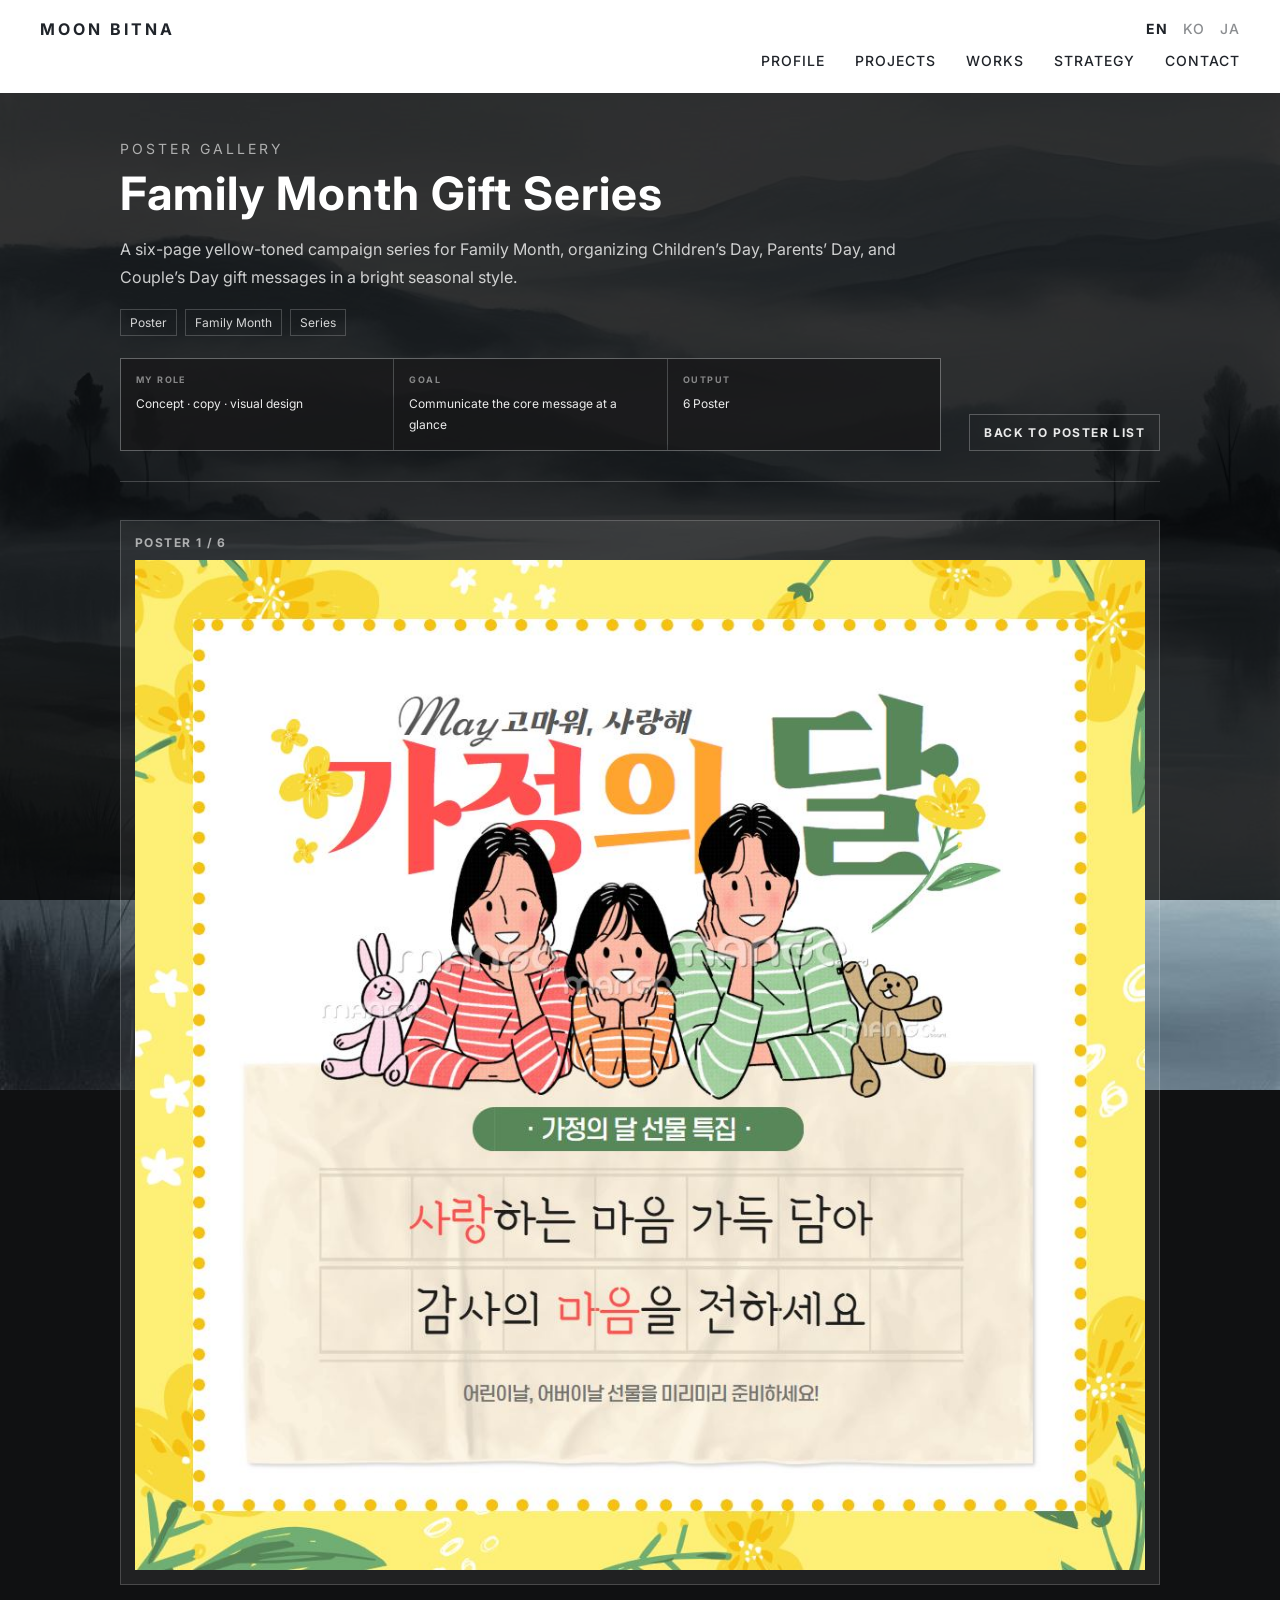
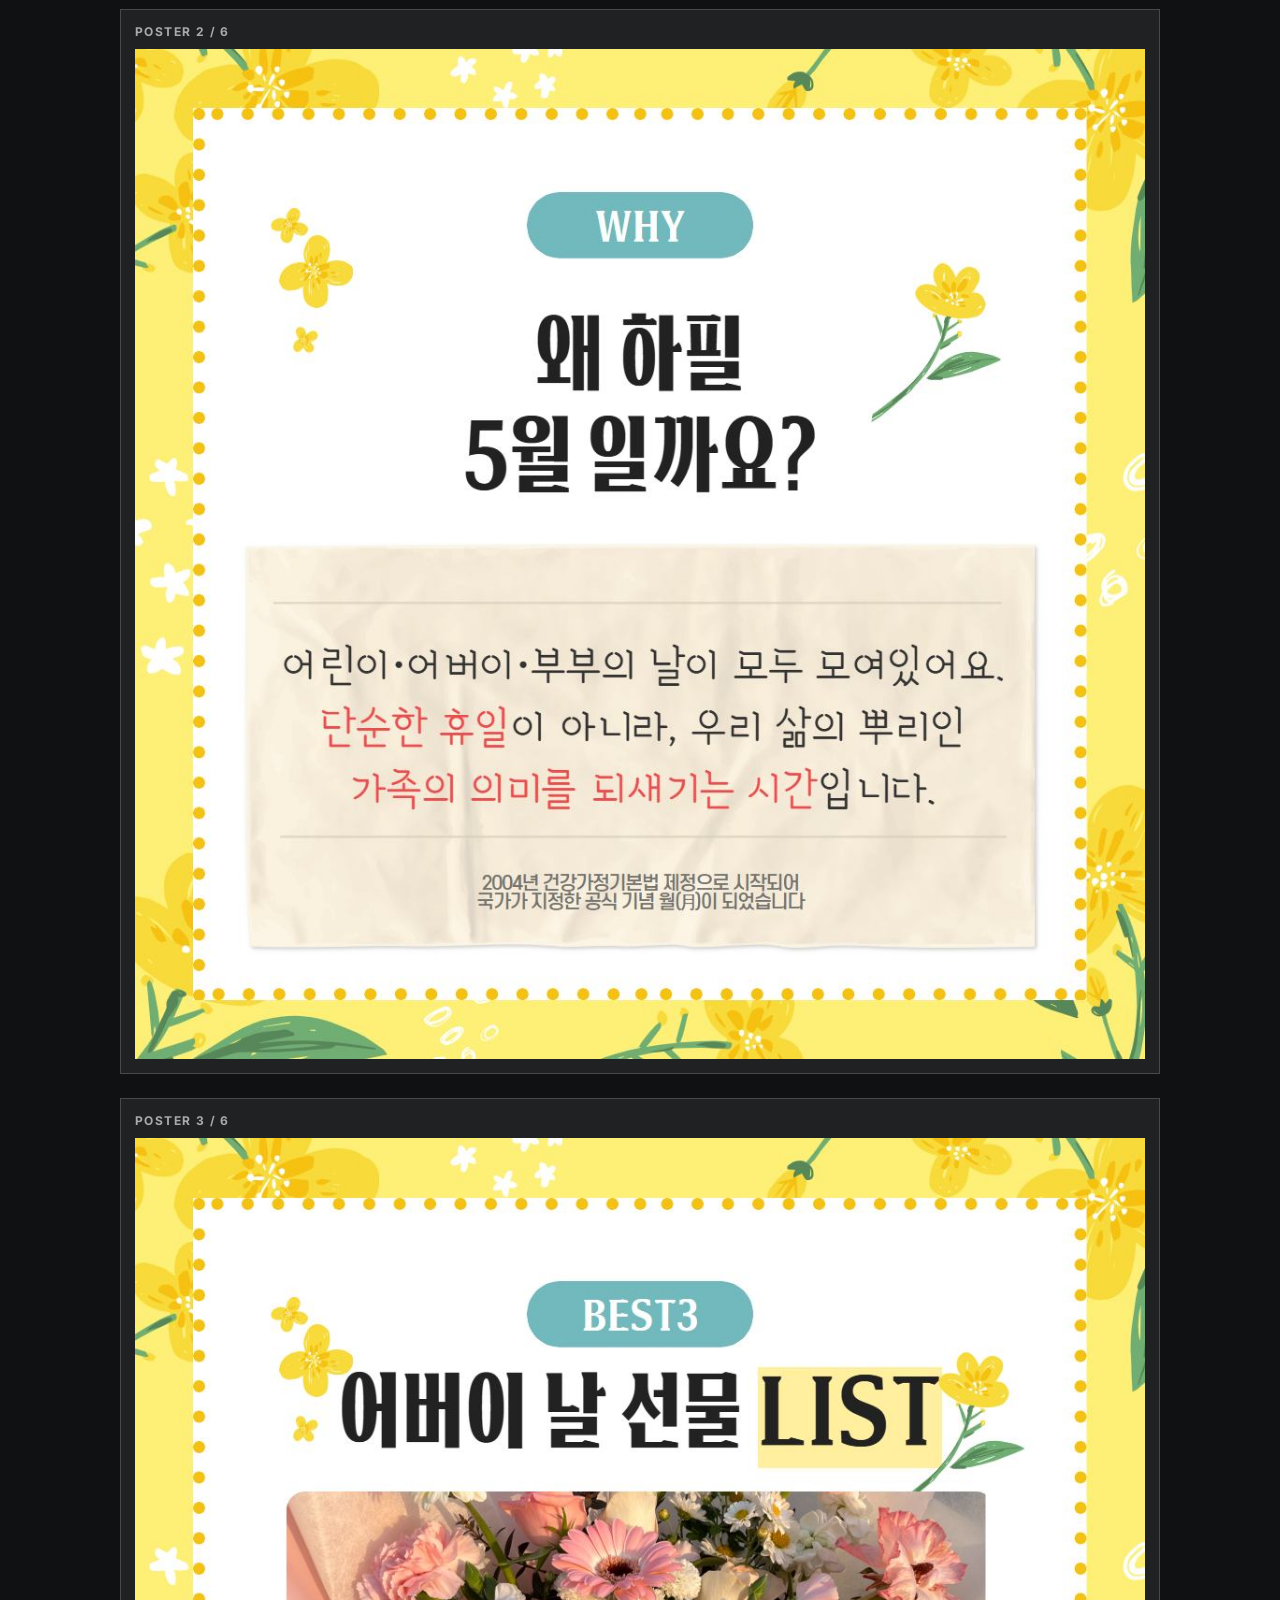
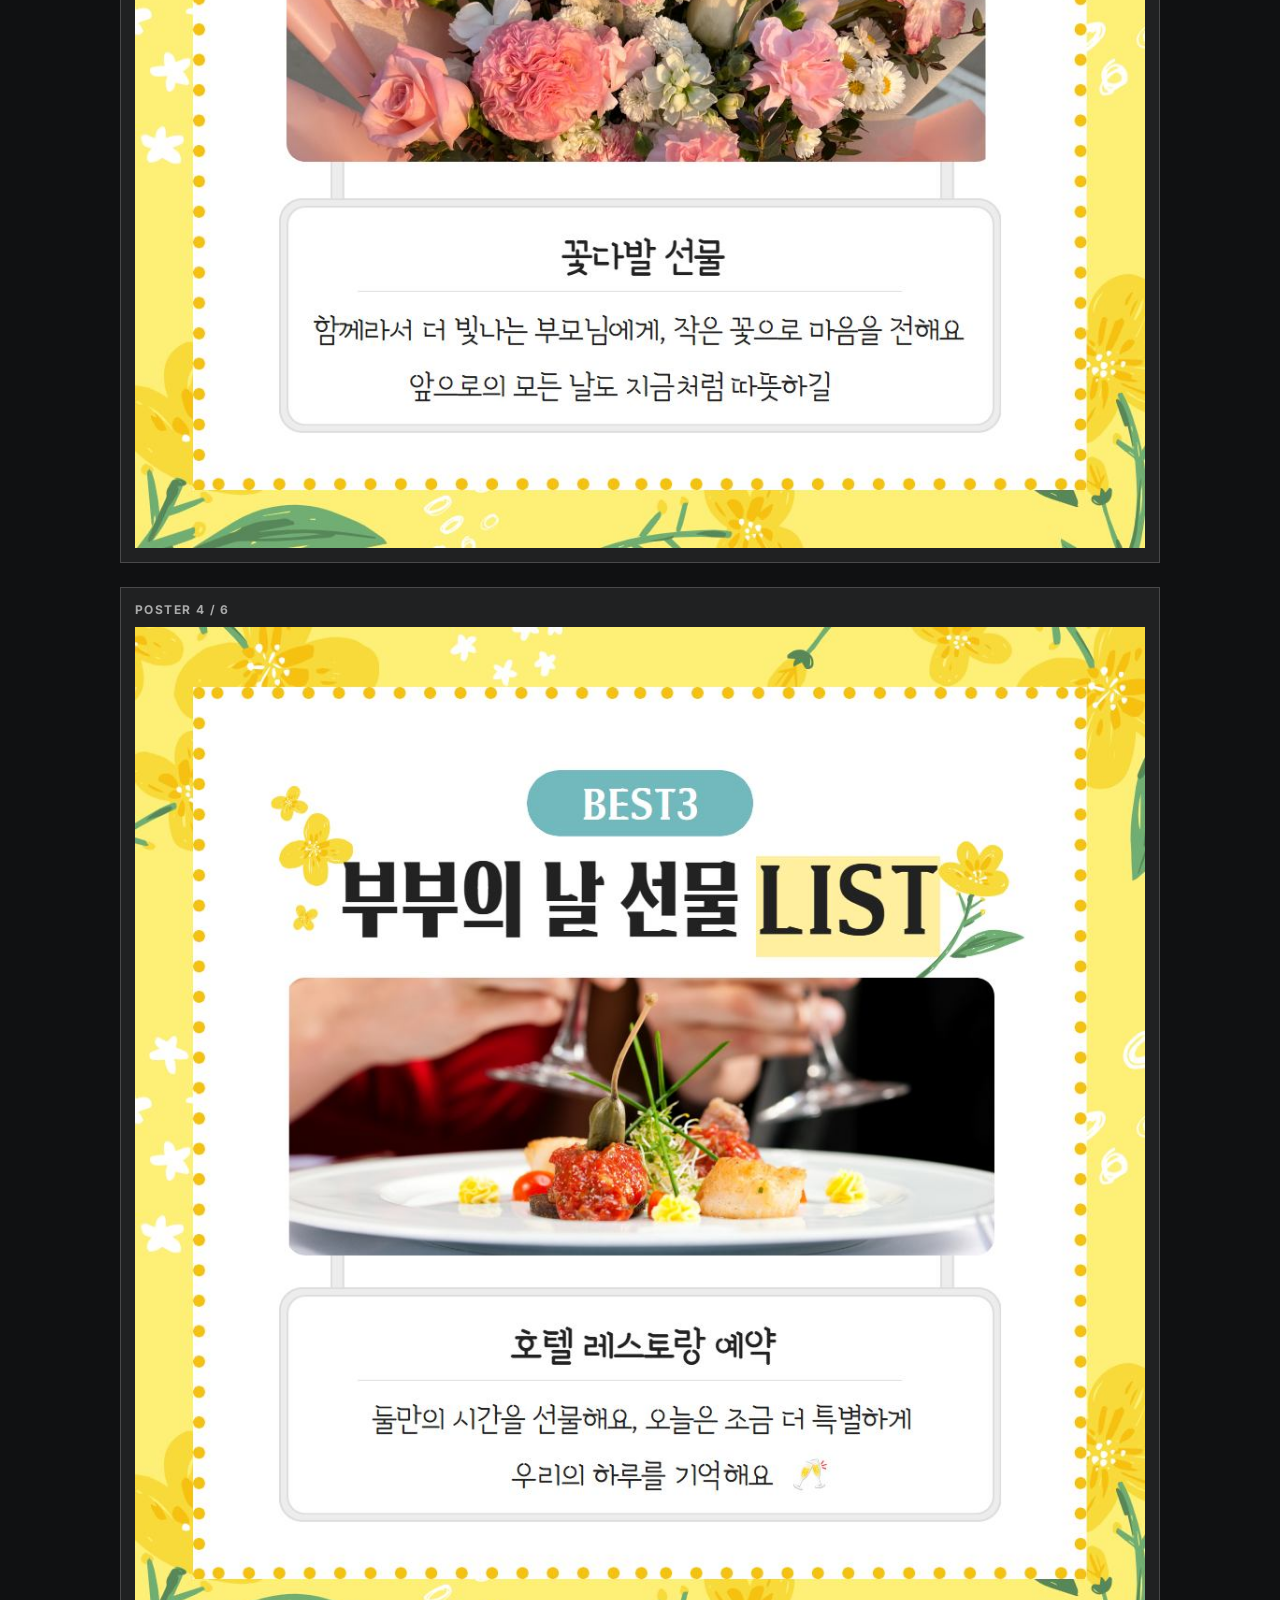
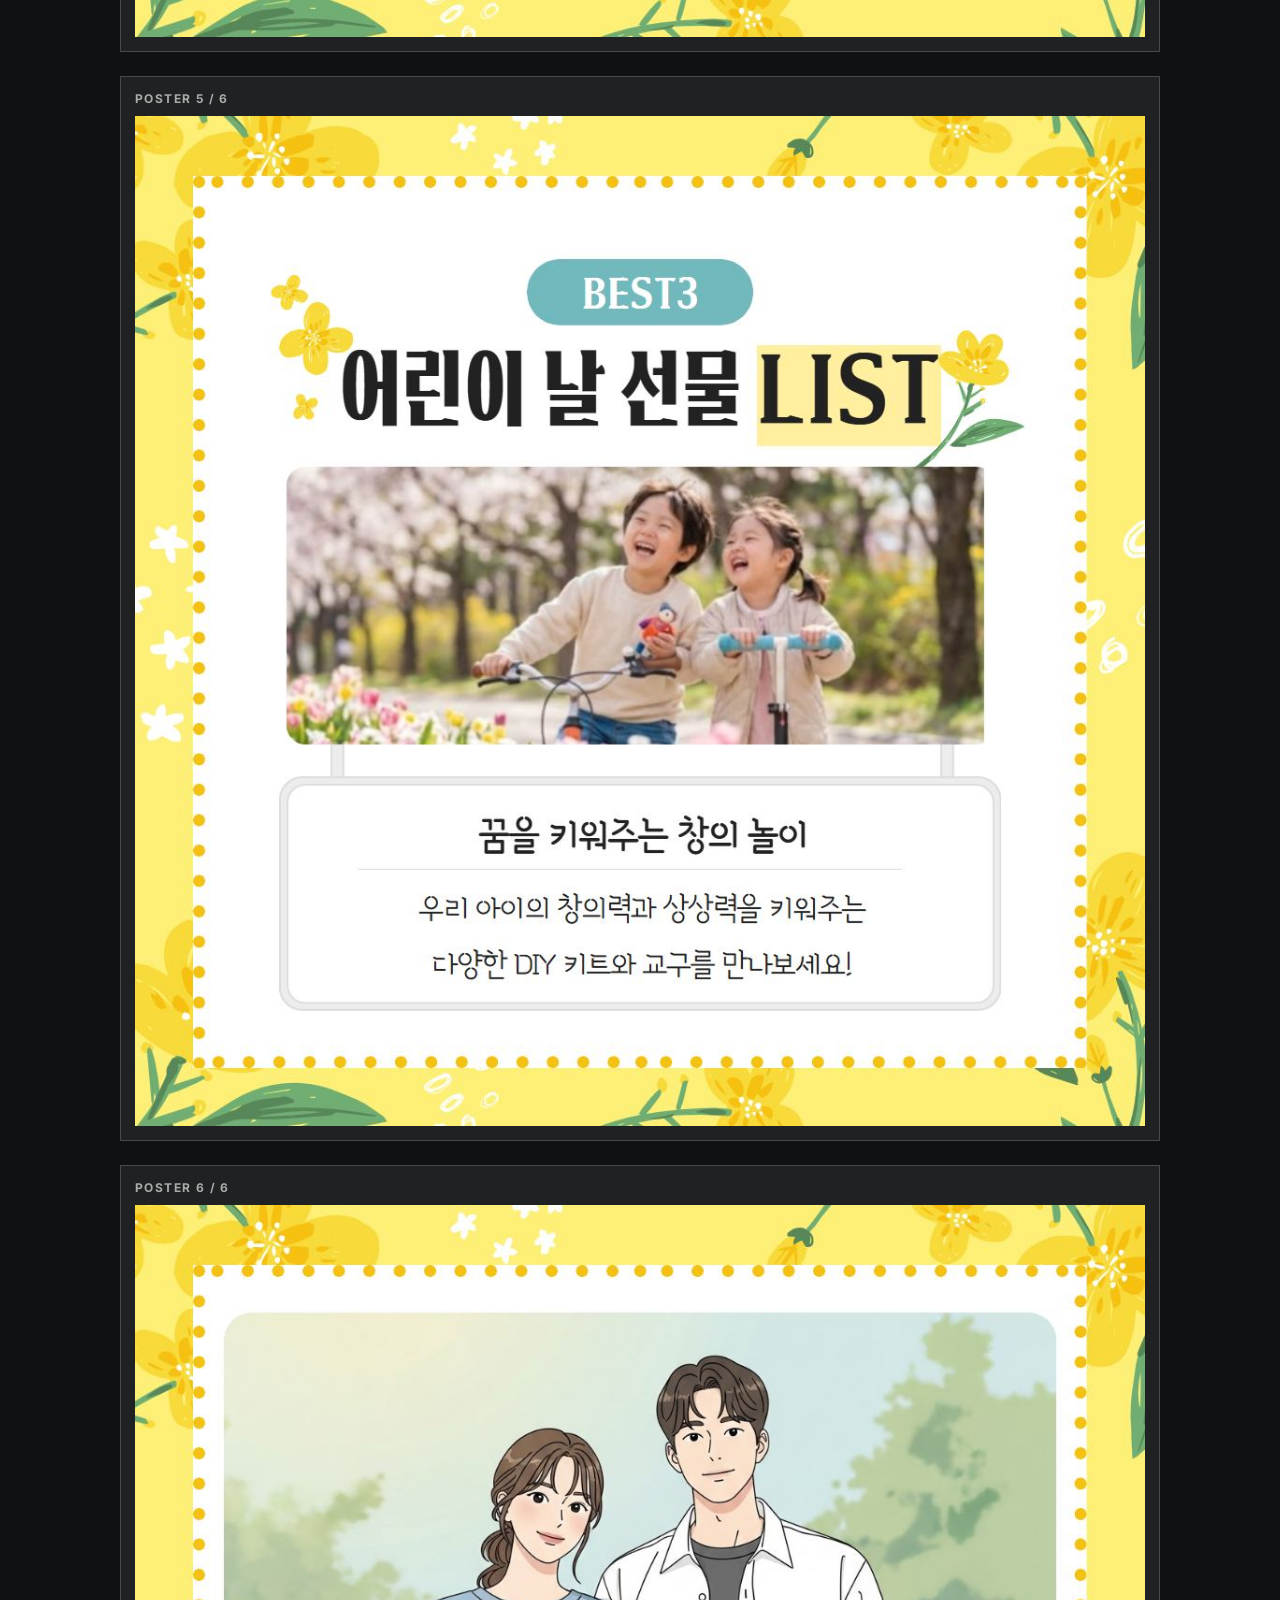
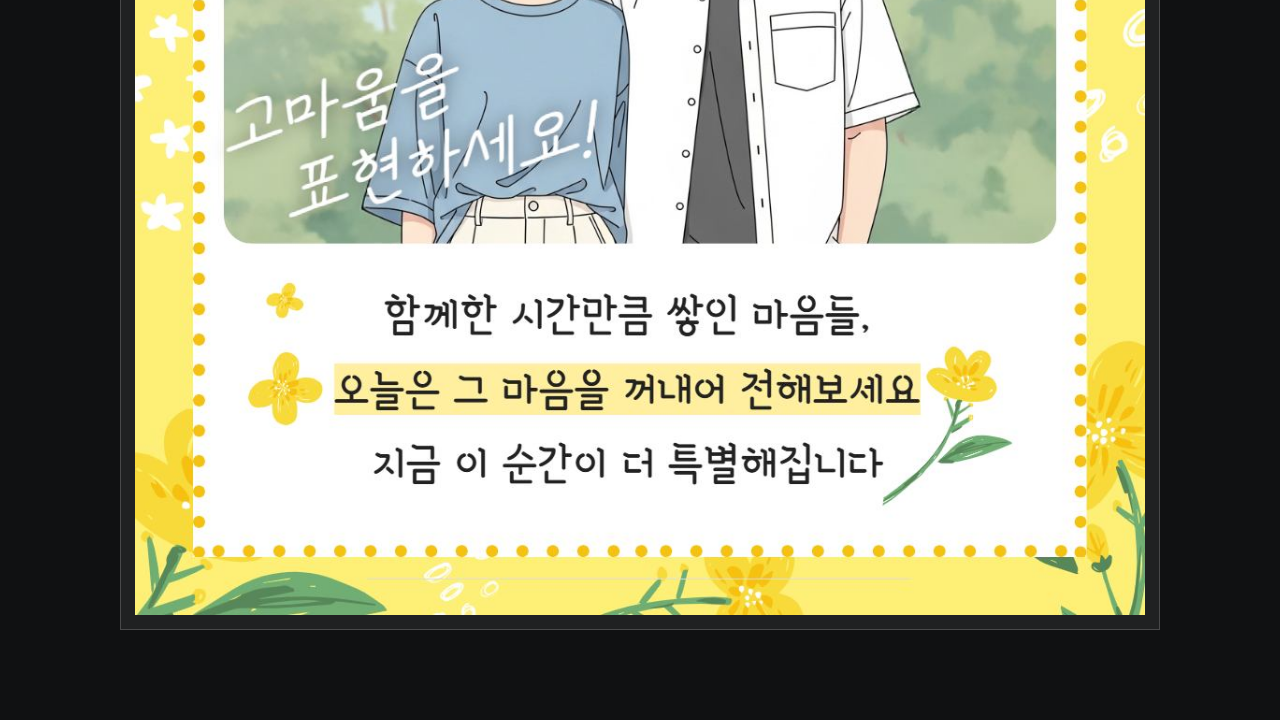
==== commit 87603c25: "Add files via upload" ====
--- a/poster-detail.html
+++ b/poster-detail.html
@@ -97,12 +97,40 @@
       margin-top: 18px;
     }
 
-    .poster-meta span {
+    .poster-meta span {
       border: 1px solid rgba(255, 255, 255, 0.2);
       padding: 5px 9px;
       color: rgba(255, 255, 255, 0.82);
-      font-size: 12px;
-    }
+      font-size: 12px;
+    }
+
+    .detail-impact {
+      display: grid;
+      grid-template-columns: repeat(3, minmax(0, 1fr));
+      gap: 1px;
+      margin-top: 22px;
+      border: 1px solid rgba(255, 255, 255, 0.16);
+      background: rgba(255, 255, 255, 0.16);
+    }
+
+    .detail-impact > div {
+      padding: 15px;
+      background: rgba(12, 13, 14, 0.76);
+    }
+
+    .detail-impact strong {
+      display: block;
+      margin-bottom: 7px;
+      color: rgba(255, 255, 255, 0.48);
+      font-size: 9px;
+      letter-spacing: 1.4px;
+    }
+
+    .detail-impact span {
+      color: rgba(255, 255, 255, 0.92);
+      font-size: 12px;
+      line-height: 1.55;
+    }
 
     .poster-gallery {
       display: grid;
@@ -170,9 +198,13 @@
         overflow-wrap: anywhere;
       }
 
-      .poster-frame {
-        padding: 8px;
-      }
+      .poster-frame {
+        padding: 8px;
+      }
+
+      .detail-impact {
+        grid-template-columns: 1fr;
+      }
     }
   </style>
 </head>
@@ -202,8 +234,9 @@
       <div>
         <p class="eyebrow i18n" data-en="POSTER GALLERY" data-ko="포스터 갤러리" data-ja="ポスターギャラリー">POSTER GALLERY</p>
         <h1 class="detail-title" id="detail-title">Poster Detail</h1>
-        <p class="detail-summary" id="detail-summary"></p>
-        <div class="poster-meta" id="poster-meta"></div>
+        <p class="detail-summary" id="detail-summary"></p>
+        <div class="poster-meta" id="poster-meta"></div>
+        <div class="detail-impact" id="detail-impact"></div>
       </div>
       <a class="back-link i18n" href="works-list.html?type=poster" data-en="Back to Poster List" data-ko="포스터 목록으로" data-ja="ポスター一覧へ">Back to Poster List</a>
     </section>
@@ -215,9 +248,14 @@
   <script>
     const LANG_KEY = 'moonBitnaLang';
     const supportedLangs = ['en', 'ko', 'ja'];
-    const labels = {
-      item: { en: 'Poster', ko: '포스터', ja: 'ポスター' },
-      notFound: { en: 'Poster work not found.', ko: '포스터 작업물을 찾을 수 없습니다.', ja: 'ポスター作品が見つかりません。' }
+    const labels = {
+      item: { en: 'Poster', ko: '포스터', ja: 'ポスター' },
+      notFound: { en: 'Poster work not found.', ko: '포스터 작업물을 찾을 수 없습니다.', ja: 'ポスター作品が見つかりません。' },
+      role: { en: 'MY ROLE', ko: '담당 역할', ja: '担当' },
+      goal: { en: 'GOAL', ko: '목표', ja: '目標' },
+      output: { en: 'OUTPUT', ko: '결과물', ja: '成果物' },
+      roleValue: { en: 'Concept · copy · visual design', ko: '콘셉트 · 카피 · 비주얼 디자인', ja: 'コンセプト・コピー・ビジュアルデザイン' },
+      goalValue: { en: 'Communicate the core message at a glance', ko: '핵심 메시지를 한눈에 전달', ja: '中心メッセージを一目で伝達' }
     };
 
     function normalizeLang(lang) {
@@ -276,8 +314,14 @@
       document.title = `${title} | MOON BITNA`;
       document.getElementById('detail-title').textContent = title;
       document.getElementById('detail-summary').textContent = getText(item.summary, lang);
-      document.getElementById('poster-meta').innerHTML = (item.tags || []).map(tag => `<span>${escapeHtml(tag)}</span>`).join('');
-      document.getElementById('poster-gallery').innerHTML = (item.images || [item.image]).map((src, index) => `
+      document.getElementById('poster-meta').innerHTML = (item.tags || []).map(tag => `<span>${escapeHtml(tag)}</span>`).join('');
+      const imageCount = (item.images || [item.image]).length;
+      document.getElementById('detail-impact').innerHTML = `
+        <div><strong>${getText(labels.role, lang)}</strong><span>${getText(labels.roleValue, lang)}</span></div>
+        <div><strong>${getText(labels.goal, lang)}</strong><span>${getText(labels.goalValue, lang)}</span></div>
+        <div><strong>${getText(labels.output, lang)}</strong><span>${imageCount} ${getText(labels.item, lang)}</span></div>
+      `;
+      document.getElementById('poster-gallery').innerHTML = (item.images || [item.image]).map((src, index) => `
         <article class="poster-frame">
           <p class="poster-count">${getText(labels.item, lang)} ${index + 1} / ${(item.images || [item.image]).length}</p>
           <img src="${escapeHtml(src)}" alt="${escapeHtml(title)} ${index + 1}">
--- a/style.css
+++ b/style.css
@@ -1,11 +1,12 @@
-/* Reset & Basic Variables */
+/* Reset & Basic Variables */
 :root {
   --primary-color: #ffffff;
   --text-shadow: 0 2px 10px rgba(0, 0, 0, 0.4);
   --header-bg: rgba(255, 255, 255, 0.95);
   --font-en: 'Inter', sans-serif;
   --font-ko: 'Noto Sans KR', sans-serif;
-}
+  --site-header-height: 112px;
+}
 
 * {
   box-sizing: border-box;
@@ -26,7 +27,7 @@
 }
 
 /* Header / Navigation */
-.site-header {
+.site-header {
   position: fixed;
   top: 0;
   left: 0;
@@ -181,6 +182,7 @@
   position: relative;
   isolation: isolate;
   width: 100%;
+  min-height: var(--site-header-height);
   height: 64vh;
   min-height: 520px;
   background-attachment: scroll;
@@ -198,6 +200,11 @@
   --parallax-scale: 1.2;
 }
 
+.site-header > .logo,
+.site-header > .header-right {
+  flex-shrink: 0;
+}
+
 .scroll-container .gallery-slide:not(:last-child) {
   margin-bottom: 72px;
 }
@@ -329,7 +336,12 @@
 
 /* Responsive */
 @media (max-width: 768px) {
+  :root {
+    --site-header-height: 148px;
+  }
+
   .site-header {
+    min-height: var(--site-header-height);
     padding: 15px 20px;
     flex-direction: column;
     align-items: center;
@@ -379,9 +391,15 @@
     width: 100%;
     flex-wrap: wrap;
     justify-content: center;
-    gap: 8px 10px;
-    font-size: 10px;
+    max-width: 100% !important;
+    gap: 8px 7px !important;
+    font-size: 9.5px !important;
     letter-spacing: 0.5px;
+  }
+
+  .nav-links a {
+    min-width: 0;
+    white-space: nowrap;
   }
   
   .slide-content h2 {
